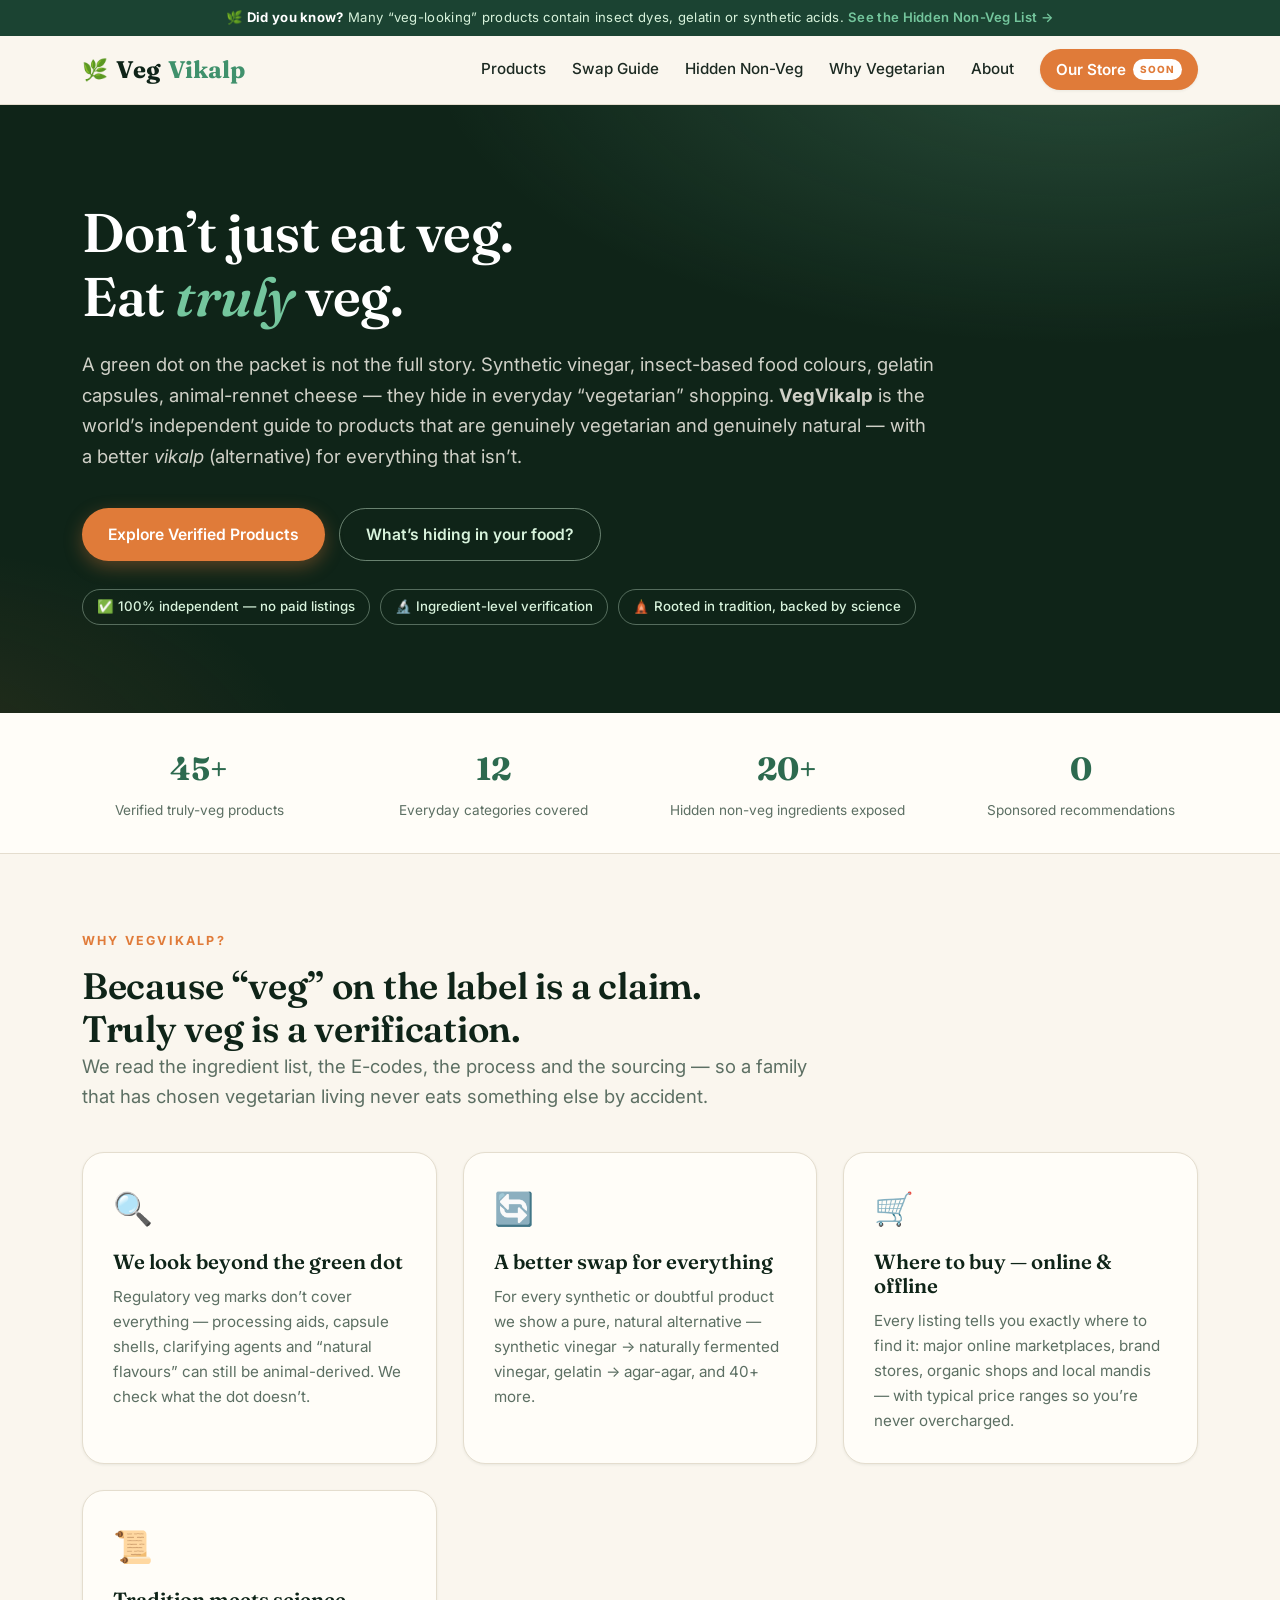
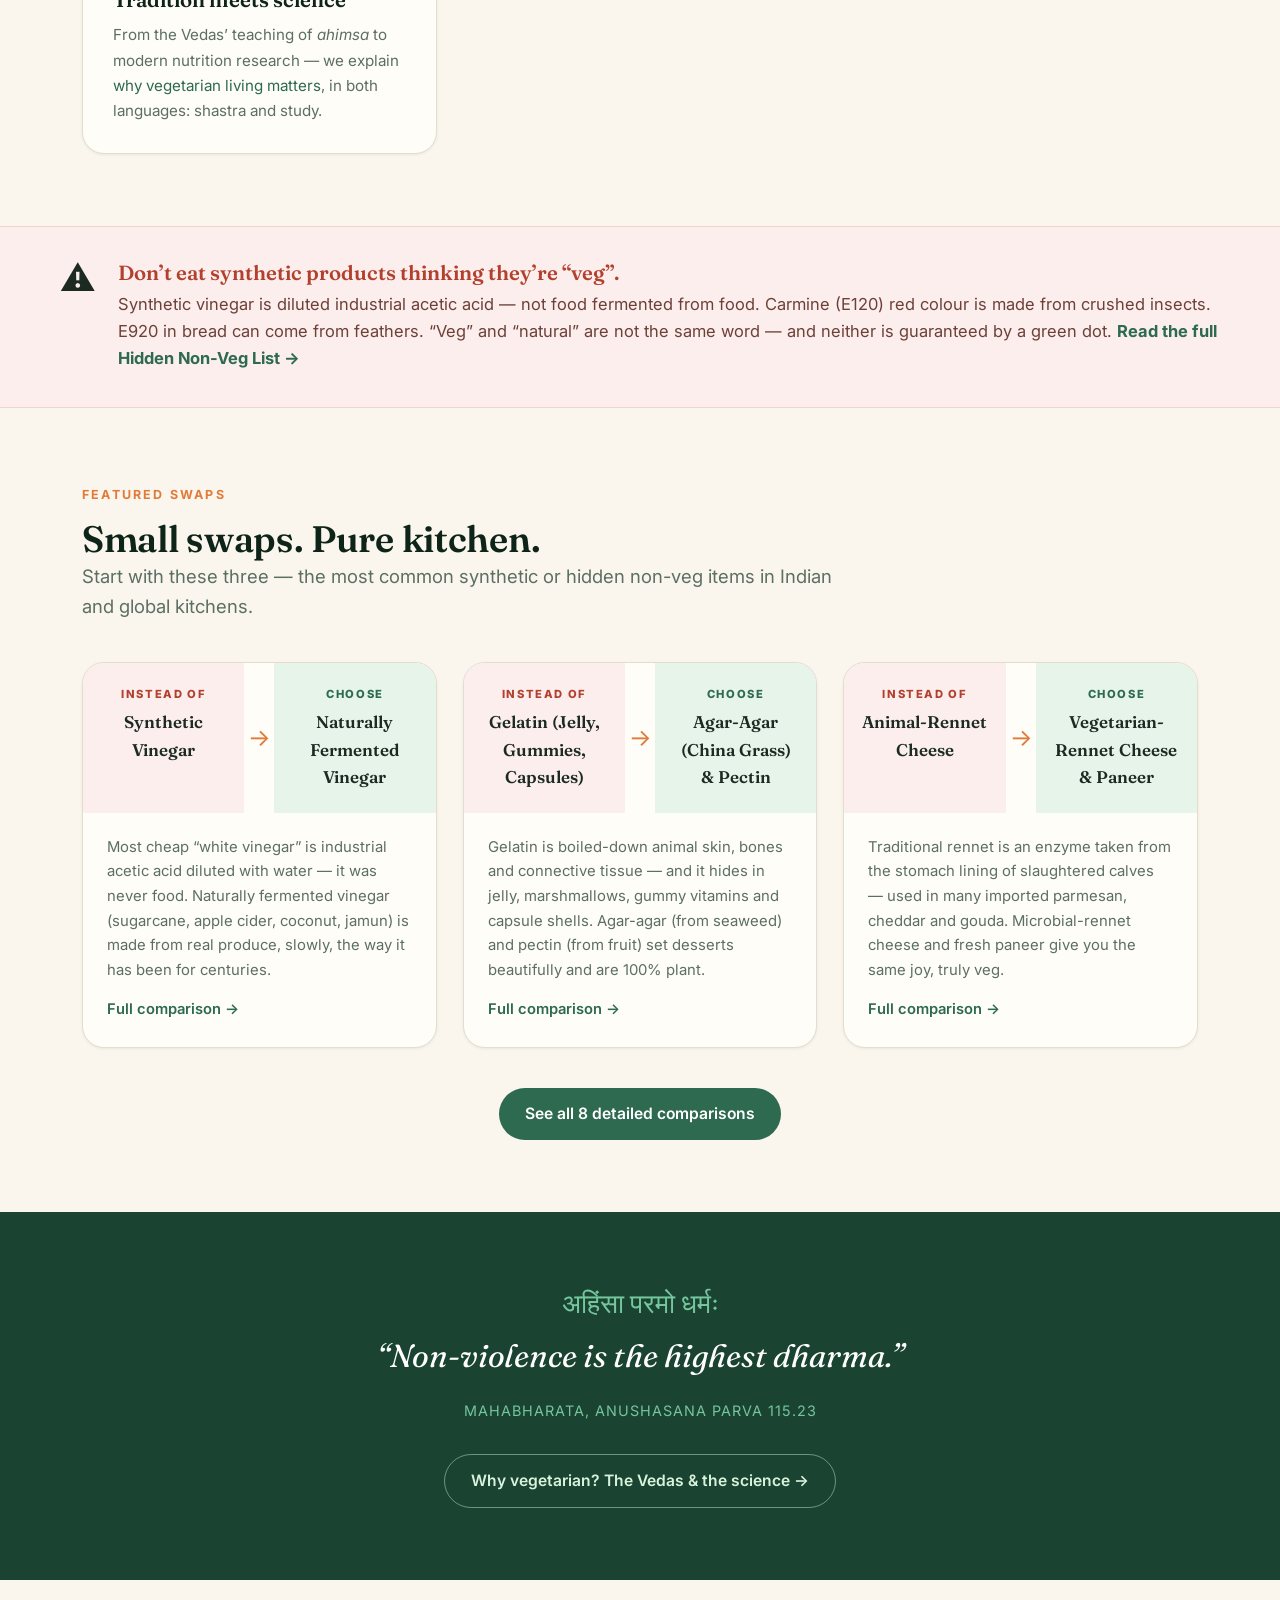
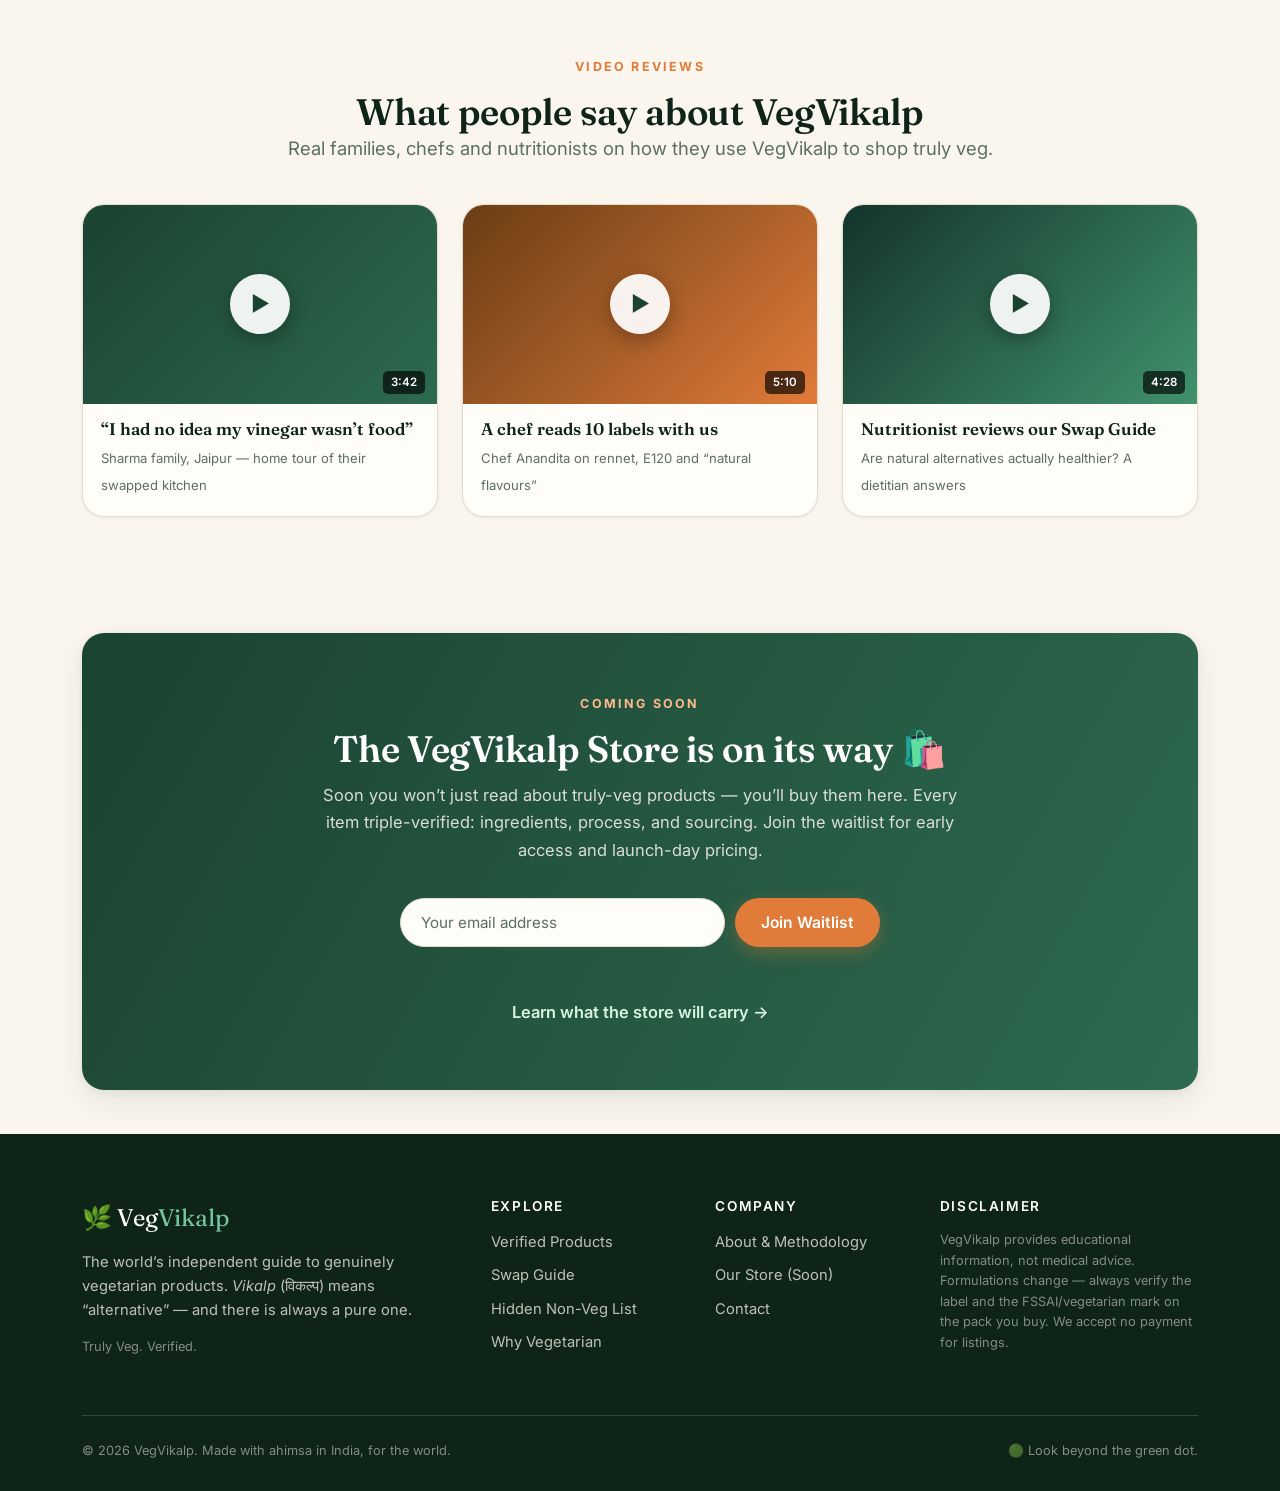
==== index.html @ 52dd0a02 "VegVikalp v1: truly-veg product guide website Static site with product directory, synthetic-vs-natur" ====
<!DOCTYPE html>
<html lang="en">
<head>
  <meta charset="UTF-8">
  <meta name="viewport" content="width=device-width, initial-scale=1.0">
  <title>VegVikalp — Truly Veg. Verified. | The World's Guide to Genuinely Vegetarian Products</title>
  <meta name="description" content="VegVikalp helps you find genuinely vegetarian products worldwide — and swap synthetic or hidden non-veg products for pure, natural alternatives. Look beyond the green dot.">
  <meta property="og:title" content="VegVikalp — Truly Veg. Verified.">
  <meta property="og:description" content="The world's guide to genuinely vegetarian products. Swap synthetic for natural, hidden non-veg for truly veg.">
  <meta property="og:type" content="website">
  <link rel="preconnect" href="https://fonts.googleapis.com">
  <link href="https://fonts.googleapis.com/css2?family=Fraunces:ital,wght@0,400;0,600;0,700;1,400;1,600&family=Inter:wght@400;500;600;700;800&display=swap" rel="stylesheet">
  <link rel="stylesheet" href="css/style.css">
  <script type="application/ld+json">
  {
    "@context": "https://schema.org",
    "@type": "Organization",
    "name": "VegVikalp",
    "slogan": "Truly Veg. Verified.",
    "description": "A global guide to genuinely vegetarian products and natural alternatives to synthetic and hidden non-vegetarian ingredients."
  }
  </script>
</head>
<body>

  <header class="site-header">
    <div class="topbar">🌿 <strong>Did you know?</strong> Many “veg-looking” products contain insect dyes, gelatin or synthetic acids. <a href="hidden-nonveg.html">See the Hidden Non-Veg List →</a></div>
    <div class="container nav-wrap">
      <a class="brand" href="index.html"><span class="leaf">🌿</span>Veg<em>Vikalp</em></a>
      <nav class="nav" id="nav">
        <a href="products.html">Products</a>
        <a href="compare.html">Swap Guide</a>
        <a href="hidden-nonveg.html">Hidden Non-Veg</a>
        <a href="why-veg.html">Why Vegetarian</a>
        <a href="about.html">About</a>
        <a class="nav-store" href="store.html">Our Store <span class="soon-badge">Soon</span></a>
      </nav>
      <button class="nav-toggle" id="navToggle" aria-label="Menu">☰</button>
    </div>
  </header>

  <!-- ============ HERO ============ -->
  <div class="hero">
    <div class="container">
      <h1>Don’t just eat veg.<br>Eat <span class="accent">truly</span> veg.</h1>
      <p class="lead">A green dot on the packet is not the full story. Synthetic vinegar, insect-based food colours, gelatin capsules, animal-rennet cheese — they hide in everyday “vegetarian” shopping. <strong>VegVikalp</strong> is the world’s independent guide to products that are genuinely vegetarian and genuinely natural — with a better <em>vikalp</em> (alternative) for everything that isn’t.</p>
      <div class="btn-row">
        <a class="btn btn-primary" href="products.html">Explore Verified Products</a>
        <a class="btn btn-ghost" href="hidden-nonveg.html">What’s hiding in your food?</a>
      </div>
      <div class="hero-badges">
        <span class="hero-badge">✅ 100% independent — no paid listings</span>
        <span class="hero-badge">🔬 Ingredient-level verification</span>
        <span class="hero-badge">🛕 Rooted in tradition, backed by science</span>
      </div>
    </div>
  </div>

  <!-- ============ STATS ============ -->
  <div class="stat-strip">
    <div class="container stat-grid">
      <div class="stat"><b>45+</b><span>Verified truly-veg products</span></div>
      <div class="stat"><b>12</b><span>Everyday categories covered</span></div>
      <div class="stat"><b>20+</b><span>Hidden non-veg ingredients exposed</span></div>
      <div class="stat"><b>0</b><span>Sponsored recommendations</span></div>
    </div>
  </div>

  <!-- ============ WHY VEGVIKALP ============ -->
  <section>
    <div class="container">
      <div class="section-head">
        <span class="eyebrow">Why VegVikalp?</span>
        <h2>Because “veg” on the label is a claim.<br>Truly veg is a verification.</h2>
        <p class="lead">We read the ingredient list, the E-codes, the process and the sourcing — so a family that has chosen vegetarian living never eats something else by accident.</p>
      </div>
      <div class="card-grid">
        <div class="card reveal">
          <div class="icon">🔍</div>
          <h3>We look beyond the green dot</h3>
          <p>Regulatory veg marks don’t cover everything — processing aids, capsule shells, clarifying agents and “natural flavours” can still be animal-derived. We check what the dot doesn’t.</p>
        </div>
        <div class="card reveal">
          <div class="icon">🔄</div>
          <h3>A better swap for everything</h3>
          <p>For every synthetic or doubtful product we show a pure, natural alternative — synthetic vinegar → naturally fermented vinegar, gelatin → agar-agar, and 40+ more.</p>
        </div>
        <div class="card reveal">
          <div class="icon">🛒</div>
          <h3>Where to buy — online &amp; offline</h3>
          <p>Every listing tells you exactly where to find it: major online marketplaces, brand stores, organic shops and local mandis — with typical price ranges so you’re never overcharged.</p>
        </div>
        <div class="card reveal">
          <div class="icon">📜</div>
          <h3>Tradition meets science</h3>
          <p>From the Vedas’ teaching of <em>ahimsa</em> to modern nutrition research — we explain <a href="why-veg.html">why vegetarian living matters</a>, in both languages: shastra and study.</p>
        </div>
      </div>
    </div>
  </section>

  <!-- ============ ALERT BAND ============ -->
  <div class="alert-band">
    <div class="container alert-inner">
      <div class="icon">⚠️</div>
      <div>
        <h3>Don’t eat synthetic products thinking they’re “veg”.</h3>
        <p>Synthetic vinegar is diluted industrial acetic acid — not food fermented from food. Carmine (E120) red colour is made from crushed insects. E920 in bread can come from feathers. “Veg” and “natural” are not the same word — and neither is guaranteed by a green dot. <a href="hidden-nonveg.html"><strong>Read the full Hidden Non-Veg List →</strong></a></p>
      </div>
    </div>
  </div>

  <!-- ============ FEATURED SWAPS ============ -->
  <section>
    <div class="container">
      <div class="section-head">
        <span class="eyebrow">Featured Swaps</span>
        <h2>Small swaps. Pure kitchen.</h2>
        <p class="lead">Start with these three — the most common synthetic or hidden non-veg items in Indian and global kitchens.</p>
      </div>
      <div class="card-grid">
        <div class="swap-card reveal">
          <div class="swap-head">
            <div class="swap-side swap-no"><span class="label">Instead of</span><span class="name">Synthetic Vinegar</span></div>
            <div class="swap-arrow">→</div>
            <div class="swap-side swap-yes"><span class="label">Choose</span><span class="name">Naturally Fermented Vinegar</span></div>
          </div>
          <div class="swap-body">
            <p>Most cheap “white vinegar” is industrial acetic acid diluted with water — it was never food. Naturally fermented vinegar (sugarcane, apple cider, coconut, jamun) is made from real produce, slowly, the way it has been for centuries.</p>
            <a class="swap-link" href="compare.html#vinegar">Full comparison →</a>
          </div>
        </div>
        <div class="swap-card reveal">
          <div class="swap-head">
            <div class="swap-side swap-no"><span class="label">Instead of</span><span class="name">Gelatin (Jelly, Gummies, Capsules)</span></div>
            <div class="swap-arrow">→</div>
            <div class="swap-side swap-yes"><span class="label">Choose</span><span class="name">Agar-Agar (China Grass) &amp; Pectin</span></div>
          </div>
          <div class="swap-body">
            <p>Gelatin is boiled-down animal skin, bones and connective tissue — and it hides in jelly, marshmallows, gummy vitamins and capsule shells. Agar-agar (from seaweed) and pectin (from fruit) set desserts beautifully and are 100% plant.</p>
            <a class="swap-link" href="compare.html#gelatin">Full comparison →</a>
          </div>
        </div>
        <div class="swap-card reveal">
          <div class="swap-head">
            <div class="swap-side swap-no"><span class="label">Instead of</span><span class="name">Animal-Rennet Cheese</span></div>
            <div class="swap-arrow">→</div>
            <div class="swap-side swap-yes"><span class="label">Choose</span><span class="name">Vegetarian-Rennet Cheese &amp; Paneer</span></div>
          </div>
          <div class="swap-body">
            <p>Traditional rennet is an enzyme taken from the stomach lining of slaughtered calves — used in many imported parmesan, cheddar and gouda. Microbial-rennet cheese and fresh paneer give you the same joy, truly veg.</p>
            <a class="swap-link" href="compare.html#cheese">Full comparison →</a>
          </div>
        </div>
      </div>
      <div class="btn-row" style="justify-content:center; margin-top:40px;">
        <a class="btn btn-green" href="compare.html">See all 8 detailed comparisons</a>
      </div>
    </div>
  </section>

  <!-- ============ QUOTE BAND ============ -->
  <section class="quote-band">
    <div class="container">
      <blockquote>
        <span class="sanskrit">अहिंसा परमो धर्मः</span>
        “Non-violence is the highest dharma.”
      </blockquote>
      <cite>Mahabharata, Anushasana Parva 115.23</cite>
      <div class="btn-row" style="justify-content:center; margin-top:30px;">
        <a class="btn btn-ghost" href="why-veg.html">Why vegetarian? The Vedas &amp; the science →</a>
      </div>
    </div>
  </section>

  <!-- ============ VIDEO REVIEWS ============ -->
  <section>
    <div class="container">
      <div class="section-head center">
        <span class="eyebrow">Video Reviews</span>
        <h2>What people say about VegVikalp</h2>
        <p class="lead">Real families, chefs and nutritionists on how they use VegVikalp to shop truly veg.</p>
      </div>
      <!-- To go live: add data-video-id="YOUTUBE_ID" to each .video-thumb -->
      <div class="video-grid">
        <div class="video-card reveal">
          <div class="video-thumb" data-video-id=""><div class="play">▶</div><span class="duration">3:42</span></div>
          <div class="video-meta"><h4>“I had no idea my vinegar wasn’t food”</h4><span>Sharma family, Jaipur — home tour of their swapped kitchen</span></div>
        </div>
        <div class="video-card reveal">
          <div class="video-thumb alt" data-video-id=""><div class="play">▶</div><span class="duration">5:10</span></div>
          <div class="video-meta"><h4>A chef reads 10 labels with us</h4><span>Chef Anandita on rennet, E120 and “natural flavours”</span></div>
        </div>
        <div class="video-card reveal">
          <div class="video-thumb alt2" data-video-id=""><div class="play">▶</div><span class="duration">4:28</span></div>
          <div class="video-meta"><h4>Nutritionist reviews our Swap Guide</h4><span>Are natural alternatives actually healthier? A dietitian answers</span></div>
        </div>
      </div>
    </div>
  </section>

  <!-- ============ STORE TEASER ============ -->
  <section class="section-tight">
    <div class="container">
      <div class="cta-panel reveal">
        <span class="eyebrow" style="color:#ffb98a;">Coming Soon</span>
        <h2>The VegVikalp Store is on its way 🛍️</h2>
        <p>Soon you won’t just read about truly-veg products — you’ll buy them here. Every item triple-verified: ingredients, process, and sourcing. Join the waitlist for early access and launch-day pricing.</p>
        <form class="waitlist-form waitlist-light" data-waitlist>
          <input type="email" placeholder="Your email address" aria-label="Email address">
          <button class="btn btn-primary" type="submit">Join Waitlist</button>
        </form>
        <div class="form-msg" aria-live="polite"></div>
        <p style="margin-top:18px;"><a href="store.html" style="color:#d8f3dc; font-weight:600;">Learn what the store will carry →</a></p>
      </div>
    </div>
  </section>

  <!-- ============ FOOTER ============ -->
  <footer class="site-footer">
    <div class="container">
      <div class="footer-grid">
        <div>
          <div class="footer-brand">🌿 Veg<em>Vikalp</em></div>
          <p>The world’s independent guide to genuinely vegetarian products. <em>Vikalp</em> (विकल्प) means “alternative” — and there is always a pure one.</p>
          <p class="disclaimer">Truly Veg. Verified.</p>
        </div>
        <div>
          <h4>Explore</h4>
          <a href="products.html">Verified Products</a>
          <a href="compare.html">Swap Guide</a>
          <a href="hidden-nonveg.html">Hidden Non-Veg List</a>
          <a href="why-veg.html">Why Vegetarian</a>
        </div>
        <div>
          <h4>Company</h4>
          <a href="about.html">About &amp; Methodology</a>
          <a href="store.html">Our Store (Soon)</a>
          <a href="about.html#contact">Contact</a>
        </div>
        <div>
          <h4>Disclaimer</h4>
          <p class="disclaimer">VegVikalp provides educational information, not medical advice. Formulations change — always verify the label and the FSSAI/vegetarian mark on the pack you buy. We accept no payment for listings.</p>
        </div>
      </div>
      <div class="footer-bottom">
        <span>© 2026 VegVikalp. Made with ahimsa in India, for the world.</span>
        <span>🟢 Look beyond the green dot.</span>
      </div>
    </div>
  </footer>

  <script src="js/main.js"></script>
</body>
</html>
---- css/style.css ----
/* ============================================================
   VegVikalp — Design System
   "Truly Veg. Verified." — premium organic brand language
   ============================================================ */

:root {
  /* Palette */
  --green-950: #0f2418;
  --green-900: #1b4332;
  --green-700: #2d6a4f;
  --green-500: #40916c;
  --green-300: #74c69d;
  --green-100: #d8f3dc;
  --green-050: #eef7f0;
  --cream: #faf6ee;
  --paper: #fffdf8;
  --ink: #1c2a22;
  --muted: #5c6f63;
  --line: #e4ddce;
  --saffron: #e07b39;
  --saffron-dark: #c05f21;
  --gold: #c9962a;
  --danger: #b3402f;
  --danger-bg: #fbeeec;
  --warn: #a97a1a;
  --warn-bg: #fdf5e3;
  --ok: #2d6a4f;
  --ok-bg: #e6f4ea;

  --font-display: "Fraunces", Georgia, "Times New Roman", serif;
  --font-body: "Inter", -apple-system, BlinkMacSystemFont, "Segoe UI", Roboto, sans-serif;

  --radius: 14px;
  --radius-lg: 22px;
  --shadow: 0 2px 8px rgba(18, 43, 29, 0.06), 0 12px 32px rgba(18, 43, 29, 0.08);
  --shadow-soft: 0 1px 3px rgba(18, 43, 29, 0.07);
  --container: 1160px;
}

* { margin: 0; padding: 0; box-sizing: border-box; }
html { scroll-behavior: smooth; }
body {
  font-family: var(--font-body);
  color: var(--ink);
  background: var(--cream);
  line-height: 1.65;
  font-size: 16.5px;
  -webkit-font-smoothing: antialiased;
}
img { max-width: 100%; display: block; }
a { color: var(--green-700); text-decoration: none; }
a:hover { text-decoration: underline; }

h1, h2, h3, h4 { font-family: var(--font-display); font-weight: 600; line-height: 1.18; color: var(--green-950); }
h1 { font-size: clamp(2.1rem, 5vw, 3.4rem); letter-spacing: -0.5px; }
h2 { font-size: clamp(1.6rem, 3.4vw, 2.3rem); letter-spacing: -0.3px; }
h3 { font-size: 1.28rem; }
h4 { font-size: 1.05rem; }
p { margin-bottom: 1em; }
.lead { font-size: 1.16rem; color: var(--muted); max-width: 46em; }

.container { max-width: var(--container); margin: 0 auto; padding: 0 22px; }
section { padding: 72px 0; }
.section-tight { padding: 44px 0; }
.section-head { max-width: 760px; margin-bottom: 40px; }
.eyebrow {
  display: inline-block; font-size: 0.78rem; font-weight: 700; letter-spacing: 2.2px;
  text-transform: uppercase; color: var(--saffron); margin-bottom: 12px;
}
.center { text-align: center; }
.center.section-head { margin-left: auto; margin-right: auto; }

/* ---------- Header ---------- */
.site-header {
  position: sticky; top: 0; z-index: 100;
  background: rgba(250, 246, 238, 0.92);
  backdrop-filter: blur(12px);
  border-bottom: 1px solid var(--line);
}
.topbar {
  background: var(--green-900); color: var(--green-100);
  font-size: 0.82rem; text-align: center; padding: 7px 14px;
  letter-spacing: 0.3px;
}
.topbar strong { color: #fff; }
.topbar a { color: var(--green-300); font-weight: 600; }
.nav-wrap { display: flex; align-items: center; justify-content: space-between; height: 68px; gap: 20px; }
.brand {
  font-family: var(--font-display); font-size: 1.5rem; font-weight: 700;
  color: var(--green-950); display: flex; align-items: center; gap: 8px; text-decoration: none;
}
.brand:hover { text-decoration: none; }
.brand .leaf { font-size: 1.3rem; }
.brand em { font-style: normal; color: var(--green-500); }
.nav { display: flex; align-items: center; gap: 26px; }
.nav a { color: var(--ink); font-weight: 500; font-size: 0.95rem; text-decoration: none; padding: 4px 0; border-bottom: 2px solid transparent; }
.nav a:hover { color: var(--green-700); }
.nav a.active { color: var(--green-700); border-bottom-color: var(--saffron); }
.nav-store {
  background: var(--saffron); color: #fff !important; padding: 8px 16px !important;
  border-radius: 100px; font-weight: 600 !important; border: none !important;
  display: inline-flex; align-items: center; gap: 7px; box-shadow: var(--shadow-soft);
}
.nav-store:hover { background: var(--saffron-dark); }
.soon-badge {
  background: #fff; color: var(--saffron); font-size: 0.62rem; font-weight: 800;
  padding: 2px 7px; border-radius: 100px; letter-spacing: 1px; text-transform: uppercase;
}
.nav-toggle { display: none; background: none; border: none; font-size: 1.6rem; color: var(--green-900); cursor: pointer; }

/* ---------- Hero ---------- */
.hero {
  background:
    radial-gradient(1100px 500px at 85% -10%, rgba(116, 198, 157, 0.25), transparent 60%),
    radial-gradient(800px 420px at -10% 110%, rgba(224, 123, 57, 0.12), transparent 55%),
    var(--green-950);
  color: var(--cream); padding: 96px 0 88px;
}
.hero h1 { color: #fff; max-width: 15em; }
.hero h1 .accent { color: var(--green-300); font-style: italic; }
.hero .lead { color: rgba(250, 246, 238, 0.82); margin-top: 20px; }
.hero-badges { display: flex; flex-wrap: wrap; gap: 10px; margin-top: 28px; }
.hero-badge {
  border: 1px solid rgba(216, 243, 220, 0.35); color: var(--green-100);
  padding: 6px 14px; border-radius: 100px; font-size: 0.83rem; font-weight: 500;
}
.btn-row { display: flex; flex-wrap: wrap; gap: 14px; margin-top: 36px; }

/* ---------- Buttons ---------- */
.btn {
  display: inline-flex; align-items: center; gap: 8px; padding: 13px 26px;
  border-radius: 100px; font-weight: 600; font-size: 0.98rem; text-decoration: none !important;
  border: none; cursor: pointer; font-family: var(--font-body); transition: transform 0.15s, box-shadow 0.15s;
}
.btn:hover { transform: translateY(-1px); }
.btn-primary { background: var(--saffron); color: #fff; box-shadow: 0 6px 18px rgba(224, 123, 57, 0.35); }
.btn-primary:hover { background: var(--saffron-dark); }
.btn-ghost { background: transparent; color: var(--green-100); border: 1.5px solid rgba(216, 243, 220, 0.45); }
.btn-ghost:hover { border-color: var(--green-300); color: #fff; }
.btn-green { background: var(--green-700); color: #fff; }
.btn-green:hover { background: var(--green-900); }
.btn-outline { background: transparent; color: var(--green-700); border: 1.5px solid var(--green-500); }

/* ---------- Stat strip ---------- */
.stat-strip { background: var(--paper); border-bottom: 1px solid var(--line); }
.stat-grid { display: grid; grid-template-columns: repeat(4, 1fr); gap: 16px; padding: 30px 0; }
.stat { text-align: center; }
.stat b { display: block; font-family: var(--font-display); font-size: 2rem; color: var(--green-700); }
.stat span { font-size: 0.85rem; color: var(--muted); }

/* ---------- Cards ---------- */
.card-grid { display: grid; grid-template-columns: repeat(auto-fill, minmax(300px, 1fr)); gap: 26px; }
.card {
  background: var(--paper); border: 1px solid var(--line); border-radius: var(--radius-lg);
  padding: 30px; box-shadow: var(--shadow-soft); transition: box-shadow 0.2s, transform 0.2s;
}
.card:hover { box-shadow: var(--shadow); transform: translateY(-3px); }
.card .icon { font-size: 2rem; margin-bottom: 14px; }
.card h3 { margin-bottom: 10px; }
.card p { color: var(--muted); font-size: 0.95rem; margin-bottom: 0; }

/* ---------- Swap cards ---------- */
.swap-card {
  background: var(--paper); border: 1px solid var(--line); border-radius: var(--radius-lg);
  overflow: hidden; box-shadow: var(--shadow-soft); display: flex; flex-direction: column;
}
.swap-card:hover { box-shadow: var(--shadow); }
.swap-head { display: grid; grid-template-columns: 1fr auto 1fr; align-items: stretch; }
.swap-side { padding: 22px 18px; text-align: center; }
.swap-side .label { font-size: 0.7rem; font-weight: 800; letter-spacing: 1.6px; text-transform: uppercase; display: block; margin-bottom: 6px; }
.swap-side .name { font-family: var(--font-display); font-size: 1.06rem; font-weight: 600; line-height: 1.3; }
.swap-no { background: var(--danger-bg); }
.swap-no .label { color: var(--danger); }
.swap-yes { background: var(--ok-bg); }
.swap-yes .label { color: var(--ok); }
.swap-arrow { display: flex; align-items: center; padding: 0 4px; font-size: 1.5rem; color: var(--saffron); background: var(--paper); }
.swap-body { padding: 22px 24px 26px; flex: 1; display: flex; flex-direction: column; }
.swap-body p { font-size: 0.93rem; color: var(--muted); }
.swap-body .swap-link { margin-top: auto; font-weight: 600; font-size: 0.92rem; }

/* ---------- Verdict badges ---------- */
.badge { display: inline-flex; align-items: center; gap: 6px; padding: 4px 12px; border-radius: 100px; font-size: 0.78rem; font-weight: 700; }
.badge-ok { background: var(--ok-bg); color: var(--ok); }
.badge-warn { background: var(--warn-bg); color: var(--warn); }
.badge-no { background: var(--danger-bg); color: var(--danger); }

/* ---------- Alert bands ---------- */
.alert-band { background: var(--danger-bg); border-block: 1px solid #efd5d0; }
.alert-inner { display: flex; gap: 22px; align-items: flex-start; padding: 34px 0; }
.alert-inner .icon { font-size: 2.2rem; line-height: 1; }
.alert-inner h3 { color: var(--danger); margin-bottom: 6px; }
.alert-inner p { margin-bottom: 0; color: #6d4038; }

/* ---------- Quote band ---------- */
.quote-band { background: var(--green-900); color: var(--cream); text-align: center; }
.quote-band blockquote { font-family: var(--font-display); font-size: clamp(1.4rem, 3vw, 2rem); font-style: italic; max-width: 26em; margin: 0 auto 18px; color: #fff; line-height: 1.4; }
.quote-band .sanskrit { font-size: clamp(1.2rem, 2.6vw, 1.7rem); font-style: normal; color: var(--green-300); display: block; margin-bottom: 12px; }
.quote-band cite { font-style: normal; font-size: 0.9rem; color: var(--green-300); letter-spacing: 1px; text-transform: uppercase; }

/* ---------- Video cards ---------- */
.video-grid { display: grid; grid-template-columns: repeat(auto-fill, minmax(280px, 1fr)); gap: 24px; }
.video-card { background: var(--paper); border: 1px solid var(--line); border-radius: var(--radius-lg); overflow: hidden; box-shadow: var(--shadow-soft); }
.video-thumb {
  aspect-ratio: 16 / 9; position: relative; display: flex; align-items: center; justify-content: center; cursor: pointer;
  background: linear-gradient(135deg, var(--green-900), var(--green-700));
}
.video-thumb.alt { background: linear-gradient(135deg, #6a3d15, var(--saffron)); }
.video-thumb.alt2 { background: linear-gradient(135deg, #14342b, var(--green-500)); }
.video-thumb .play {
  width: 60px; height: 60px; border-radius: 50%; background: rgba(255, 255, 255, 0.92);
  display: flex; align-items: center; justify-content: center; font-size: 1.3rem; color: var(--green-900);
  box-shadow: 0 6px 20px rgba(0, 0, 0, 0.3); transition: transform 0.15s;
}
.video-thumb:hover .play { transform: scale(1.1); }
.video-thumb .duration { position: absolute; bottom: 10px; right: 12px; background: rgba(0, 0, 0, 0.65); color: #fff; font-size: 0.72rem; font-weight: 600; padding: 2px 8px; border-radius: 5px; }
.video-meta { padding: 16px 18px 18px; }
.video-meta h4 { margin-bottom: 4px; }
.video-meta span { font-size: 0.82rem; color: var(--muted); }

/* ---------- Product cards ---------- */
.product-card { background: var(--paper); border: 1px solid var(--line); border-radius: var(--radius-lg); padding: 28px; box-shadow: var(--shadow-soft); display: flex; flex-direction: column; gap: 12px; }
.product-card:hover { box-shadow: var(--shadow); }
.product-top { display: flex; justify-content: space-between; align-items: flex-start; gap: 10px; }
.product-top .cat { font-size: 0.72rem; font-weight: 800; letter-spacing: 1.4px; text-transform: uppercase; color: var(--saffron); }
.product-card h3 { font-size: 1.22rem; }
.product-card .why { font-size: 0.93rem; color: var(--muted); margin: 0; }
.kv { font-size: 0.88rem; display: grid; gap: 7px; margin-top: 4px; }
.kv div { display: flex; gap: 8px; }
.kv b { color: var(--green-900); white-space: nowrap; min-width: 88px; font-weight: 600; }
.kv span { color: var(--muted); }
.watch { background: var(--warn-bg); border-left: 3px solid var(--warn); padding: 10px 14px; border-radius: 0 10px 10px 0; font-size: 0.86rem; color: #6b5312; }
.buy-row { display: flex; flex-wrap: wrap; gap: 8px; margin-top: auto; padding-top: 8px; }
.buy-chip { font-size: 0.8rem; font-weight: 600; color: var(--green-700); background: var(--green-050); border: 1px solid #cfe6d6; padding: 5px 12px; border-radius: 100px; }

/* ---------- Filter chips ---------- */
.filter-row { display: flex; flex-wrap: wrap; gap: 10px; margin-bottom: 36px; }
.filter-chip {
  background: var(--paper); border: 1.5px solid var(--line); color: var(--muted);
  padding: 8px 18px; border-radius: 100px; font-size: 0.88rem; font-weight: 600;
  cursor: pointer; font-family: var(--font-body); transition: all 0.15s;
}
.filter-chip:hover { border-color: var(--green-500); color: var(--green-700); }
.filter-chip.active { background: var(--green-700); border-color: var(--green-700); color: #fff; }

/* ---------- Comparison tables ---------- */
.table-wrap { overflow-x: auto; border: 1px solid var(--line); border-radius: var(--radius-lg); background: var(--paper); box-shadow: var(--shadow-soft); }
table.compare { width: 100%; border-collapse: collapse; min-width: 640px; font-size: 0.93rem; }
table.compare th, table.compare td { padding: 14px 18px; text-align: left; vertical-align: top; border-bottom: 1px solid var(--line); }
table.compare thead th { background: var(--green-900); color: #fff; font-family: var(--font-display); font-size: 1rem; font-weight: 600; }
table.compare thead th:first-child { width: 22%; }
table.compare tbody tr:last-child td { border-bottom: none; }
table.compare tbody th { font-weight: 600; color: var(--green-900); background: var(--green-050); font-size: 0.86rem; }
table.compare .col-no { background: #fdf7f6; }
table.compare .col-yes { background: #f4faf6; }
table.compare td .badge { margin-top: 2px; }

.compare-block { margin-bottom: 72px; }
.compare-block .verdict { background: var(--ok-bg); border: 1px solid #bfe0c8; border-radius: var(--radius); padding: 18px 22px; margin-top: 22px; font-size: 0.95rem; }
.compare-block .verdict b { color: var(--ok); }

/* ---------- E-code table ---------- */
table.ecodes { width: 100%; border-collapse: collapse; min-width: 760px; font-size: 0.9rem; }
table.ecodes th, table.ecodes td { padding: 12px 16px; border-bottom: 1px solid var(--line); text-align: left; vertical-align: top; }
table.ecodes thead th { background: var(--green-900); color: #fff; font-weight: 600; position: sticky; top: 0; }
table.ecodes code { background: var(--danger-bg); color: var(--danger); font-weight: 700; padding: 2px 8px; border-radius: 6px; font-size: 0.85rem; }
table.ecodes code.warn { background: var(--warn-bg); color: var(--warn); }

/* ---------- Steps / checklist ---------- */
.steps { counter-reset: step; display: grid; gap: 18px; max-width: 720px; }
.step { background: var(--paper); border: 1px solid var(--line); border-radius: var(--radius); padding: 20px 22px 20px 70px; position: relative; box-shadow: var(--shadow-soft); }
.step::before {
  counter-increment: step; content: counter(step);
  position: absolute; left: 20px; top: 20px; width: 34px; height: 34px;
  background: var(--saffron); color: #fff; border-radius: 50%; display: flex; align-items: center; justify-content: center;
  font-weight: 800; font-size: 1rem;
}
.step h4 { margin-bottom: 4px; }
.step p { margin: 0; font-size: 0.92rem; color: var(--muted); }

/* ---------- Scripture cards ---------- */
.scripture { background: var(--paper); border: 1px solid var(--line); border-left: 4px solid var(--gold); border-radius: var(--radius); padding: 28px 30px; margin-bottom: 26px; box-shadow: var(--shadow-soft); }
.scripture .sanskrit { font-family: var(--font-display); font-size: 1.15rem; color: var(--green-900); margin-bottom: 10px; line-height: 1.6; }
.scripture .translation { font-style: italic; color: var(--ink); margin-bottom: 10px; }
.scripture cite { font-style: normal; font-size: 0.82rem; font-weight: 700; letter-spacing: 1.4px; text-transform: uppercase; color: var(--gold); }
.scripture .note { font-size: 0.9rem; color: var(--muted); margin: 12px 0 0; }

/* ---------- Benefit list ---------- */
.benefit { display: flex; gap: 18px; margin-bottom: 26px; }
.benefit .icon { font-size: 1.7rem; flex-shrink: 0; width: 52px; height: 52px; background: var(--green-050); border: 1px solid #cfe6d6; border-radius: 14px; display: flex; align-items: center; justify-content: center; }
.benefit h4 { margin-bottom: 4px; }
.benefit p { margin: 0; font-size: 0.94rem; color: var(--muted); }

/* ---------- Store coming soon ---------- */
.store-hero { background: radial-gradient(900px 480px at 70% -20%, rgba(224, 123, 57, 0.28), transparent 60%), var(--green-950); color: var(--cream); text-align: center; padding: 110px 0 96px; }
.store-hero h1 { color: #fff; }
.launch-pill { display: inline-flex; align-items: center; gap: 10px; background: rgba(224, 123, 57, 0.15); border: 1px solid rgba(224, 123, 57, 0.5); color: #ffb98a; padding: 8px 20px; border-radius: 100px; font-weight: 700; font-size: 0.85rem; letter-spacing: 1.6px; text-transform: uppercase; margin-bottom: 26px; }
.launch-pill .dot { width: 9px; height: 9px; background: var(--saffron); border-radius: 50%; animation: pulse 1.6s infinite; }
@keyframes pulse { 0%, 100% { opacity: 1; transform: scale(1); } 50% { opacity: 0.4; transform: scale(0.75); } }

.waitlist-form { display: flex; gap: 10px; max-width: 480px; margin: 34px auto 0; }
.waitlist-form input {
  flex: 1; padding: 14px 20px; border-radius: 100px; border: 1.5px solid rgba(216, 243, 220, 0.4);
  background: rgba(255, 255, 255, 0.08); color: #fff; font-size: 0.95rem; font-family: var(--font-body); outline: none;
}
.waitlist-form input::placeholder { color: rgba(250, 246, 238, 0.55); }
.waitlist-form input:focus { border-color: var(--green-300); }
.form-msg { margin-top: 14px; font-size: 0.9rem; color: var(--green-300); font-weight: 600; min-height: 1.4em; }

/* Light variant of waitlist for inner pages */
.waitlist-light input { background: var(--paper); color: var(--ink); border-color: var(--line); }
.waitlist-light input::placeholder { color: var(--muted); }
.waitlist-light + .form-msg, .cta-panel .form-msg { color: var(--green-700); }

/* ---------- CTA panel ---------- */
.cta-panel {
  background: linear-gradient(120deg, var(--green-900), var(--green-700));
  border-radius: var(--radius-lg); color: var(--cream); padding: 56px 48px; text-align: center;
  box-shadow: var(--shadow);
}
.cta-panel h2 { color: #fff; margin-bottom: 12px; }
.cta-panel p { color: rgba(250, 246, 238, 0.85); max-width: 40em; margin: 0 auto 8px; }

/* ---------- FAQ ---------- */
.faq { max-width: 780px; }
.faq details { background: var(--paper); border: 1px solid var(--line); border-radius: var(--radius); margin-bottom: 12px; padding: 0 22px; box-shadow: var(--shadow-soft); }
.faq summary { font-weight: 600; padding: 18px 0; cursor: pointer; color: var(--green-900); list-style: none; display: flex; justify-content: space-between; align-items: center; }
.faq summary::after { content: "+"; font-size: 1.4rem; color: var(--saffron); font-weight: 400; }
.faq details[open] summary::after { content: "–"; }
.faq details p { color: var(--muted); font-size: 0.94rem; padding-bottom: 18px; margin: 0; }

/* ---------- Timeline ---------- */
.timeline { display: grid; gap: 0; max-width: 640px; }
.tl-item { position: relative; padding: 0 0 34px 42px; }
.tl-item::before { content: ""; position: absolute; left: 11px; top: 6px; bottom: 0; width: 2px; background: var(--line); }
.tl-item:last-child::before { display: none; }
.tl-item::after { content: ""; position: absolute; left: 4px; top: 4px; width: 16px; height: 16px; border-radius: 50%; background: var(--saffron); border: 3px solid var(--cream); }
.tl-item.done::after { background: var(--green-500); }
.tl-item h4 { margin-bottom: 4px; }
.tl-item p { font-size: 0.92rem; color: var(--muted); margin: 0; }

/* ---------- Footer ---------- */
.site-footer { background: var(--green-950); color: rgba(250, 246, 238, 0.75); padding: 64px 0 30px; font-size: 0.92rem; }
.footer-grid { display: grid; grid-template-columns: 2fr 1fr 1fr 1.4fr; gap: 40px; margin-bottom: 44px; }
.site-footer h4 { color: #fff; font-family: var(--font-body); font-size: 0.85rem; letter-spacing: 1.6px; text-transform: uppercase; margin-bottom: 16px; }
.site-footer a { color: rgba(250, 246, 238, 0.75); display: block; margin-bottom: 9px; }
.site-footer a:hover { color: var(--green-300); }
.footer-brand { font-family: var(--font-display); font-size: 1.5rem; color: #fff; margin-bottom: 12px; }
.footer-brand em { font-style: normal; color: var(--green-300); }
.footer-bottom { border-top: 1px solid rgba(250, 246, 238, 0.15); padding-top: 24px; display: flex; flex-wrap: wrap; justify-content: space-between; gap: 12px; font-size: 0.8rem; color: rgba(250, 246, 238, 0.5); }
.disclaimer { font-size: 0.8rem; color: rgba(250, 246, 238, 0.5); line-height: 1.6; }

/* ---------- Page hero (inner pages) ---------- */
.page-hero { background: var(--green-900); color: var(--cream); padding: 72px 0 60px; }
.page-hero h1 { color: #fff; }
.page-hero .lead { color: rgba(250, 246, 238, 0.82); }
.page-hero.warm { background: linear-gradient(120deg, #5f2f14, var(--saffron-dark)); }

/* ---------- Utility ---------- */
.two-col { display: grid; grid-template-columns: 1fr 1fr; gap: 48px; align-items: start; }
.mt-0 { margin-top: 0; } .mb-0 { margin-bottom: 0; }
.divider { border: none; border-top: 1px solid var(--line); margin: 56px 0; }
.reveal { opacity: 0; transform: translateY(18px); transition: opacity 0.55s ease, transform 0.55s ease; }
.reveal.in { opacity: 1; transform: none; }

/* ---------- Responsive ---------- */
@media (max-width: 900px) {
  .stat-grid { grid-template-columns: repeat(2, 1fr); }
  .footer-grid { grid-template-columns: 1fr 1fr; }
  .two-col { grid-template-columns: 1fr; gap: 30px; }
  .nav {
    display: none; position: absolute; top: 100%; left: 0; right: 0;
    background: var(--paper); flex-direction: column; align-items: flex-start;
    padding: 20px 24px; gap: 16px; border-bottom: 1px solid var(--line); box-shadow: var(--shadow);
  }
  .nav.open { display: flex; }
  .nav-toggle { display: block; }
  section { padding: 52px 0; }
}
@media (max-width: 560px) {
  .waitlist-form { flex-direction: column; }
  .swap-head { grid-template-columns: 1fr; }
  .swap-arrow { justify-content: center; padding: 4px 0; transform: rotate(90deg); }
  .alert-inner { flex-direction: column; gap: 12px; }
  .cta-panel { padding: 40px 24px; }
  .footer-grid { grid-template-columns: 1fr; }
}
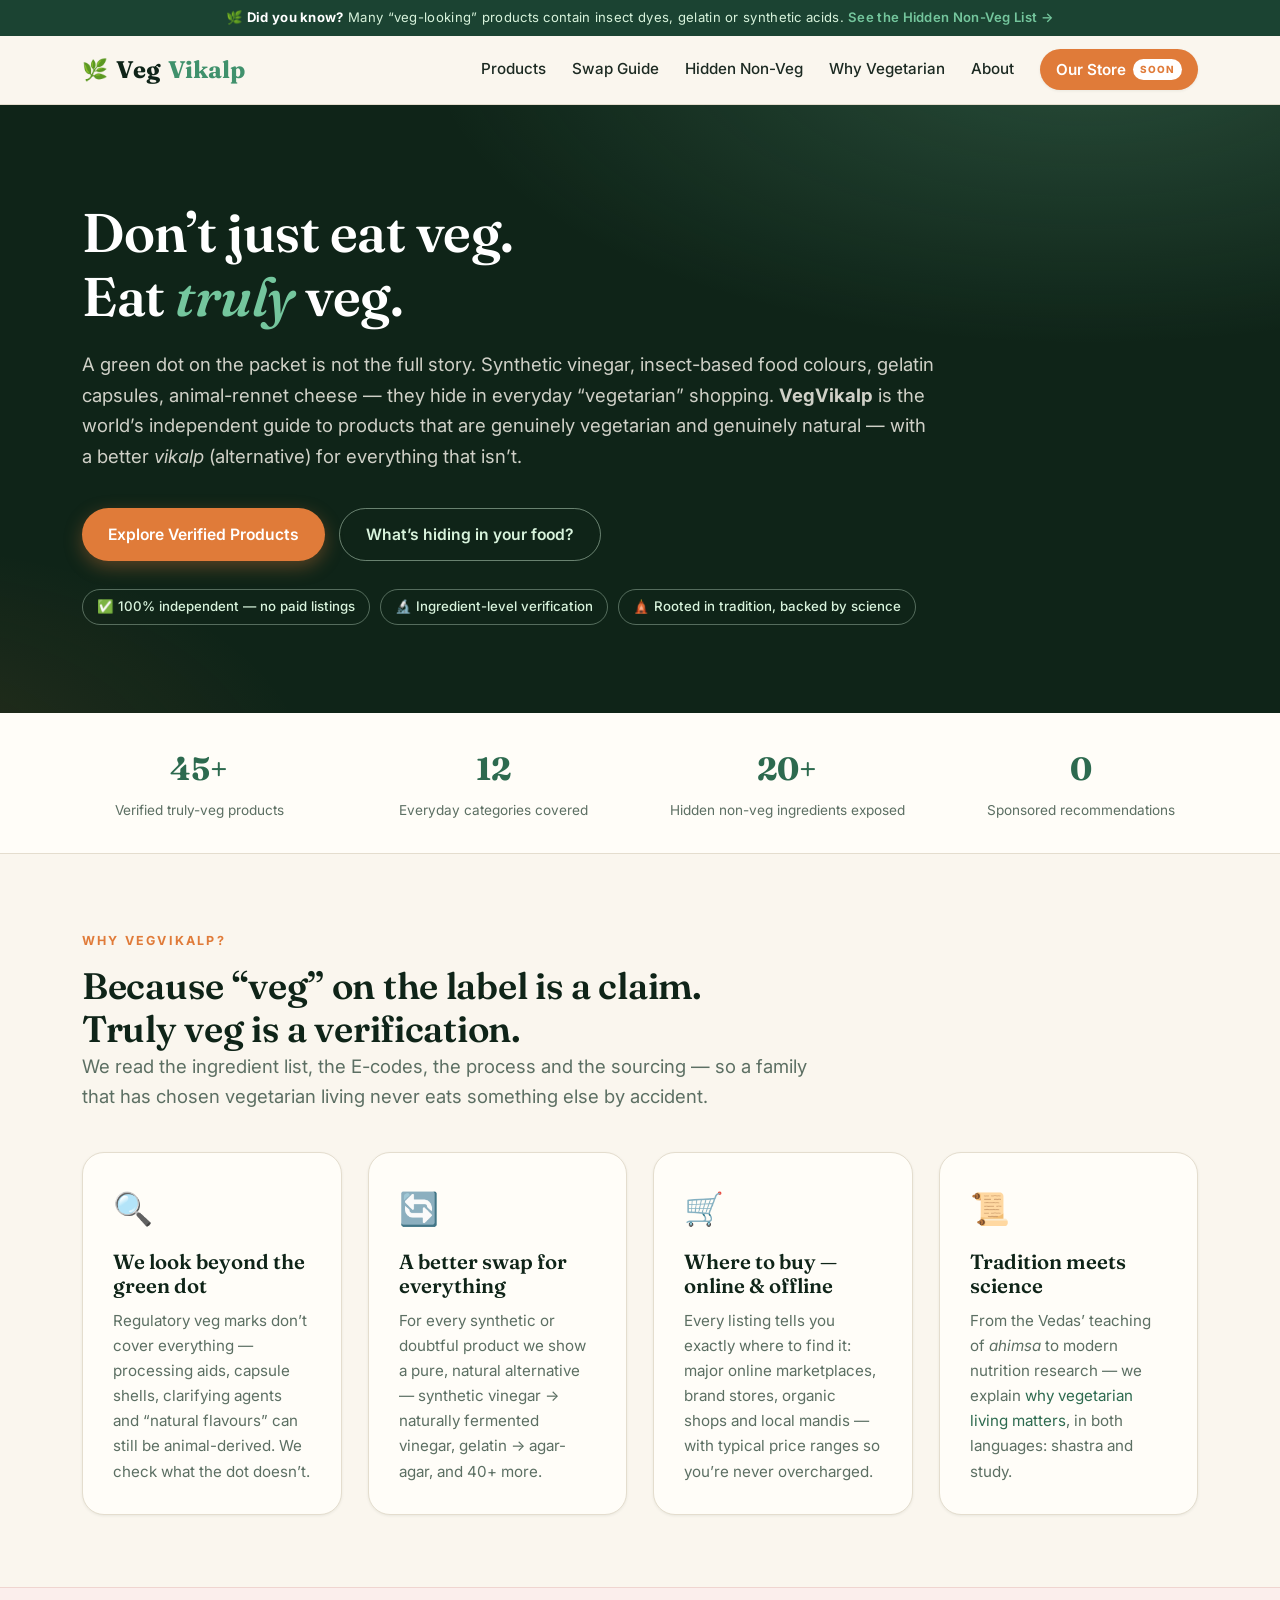
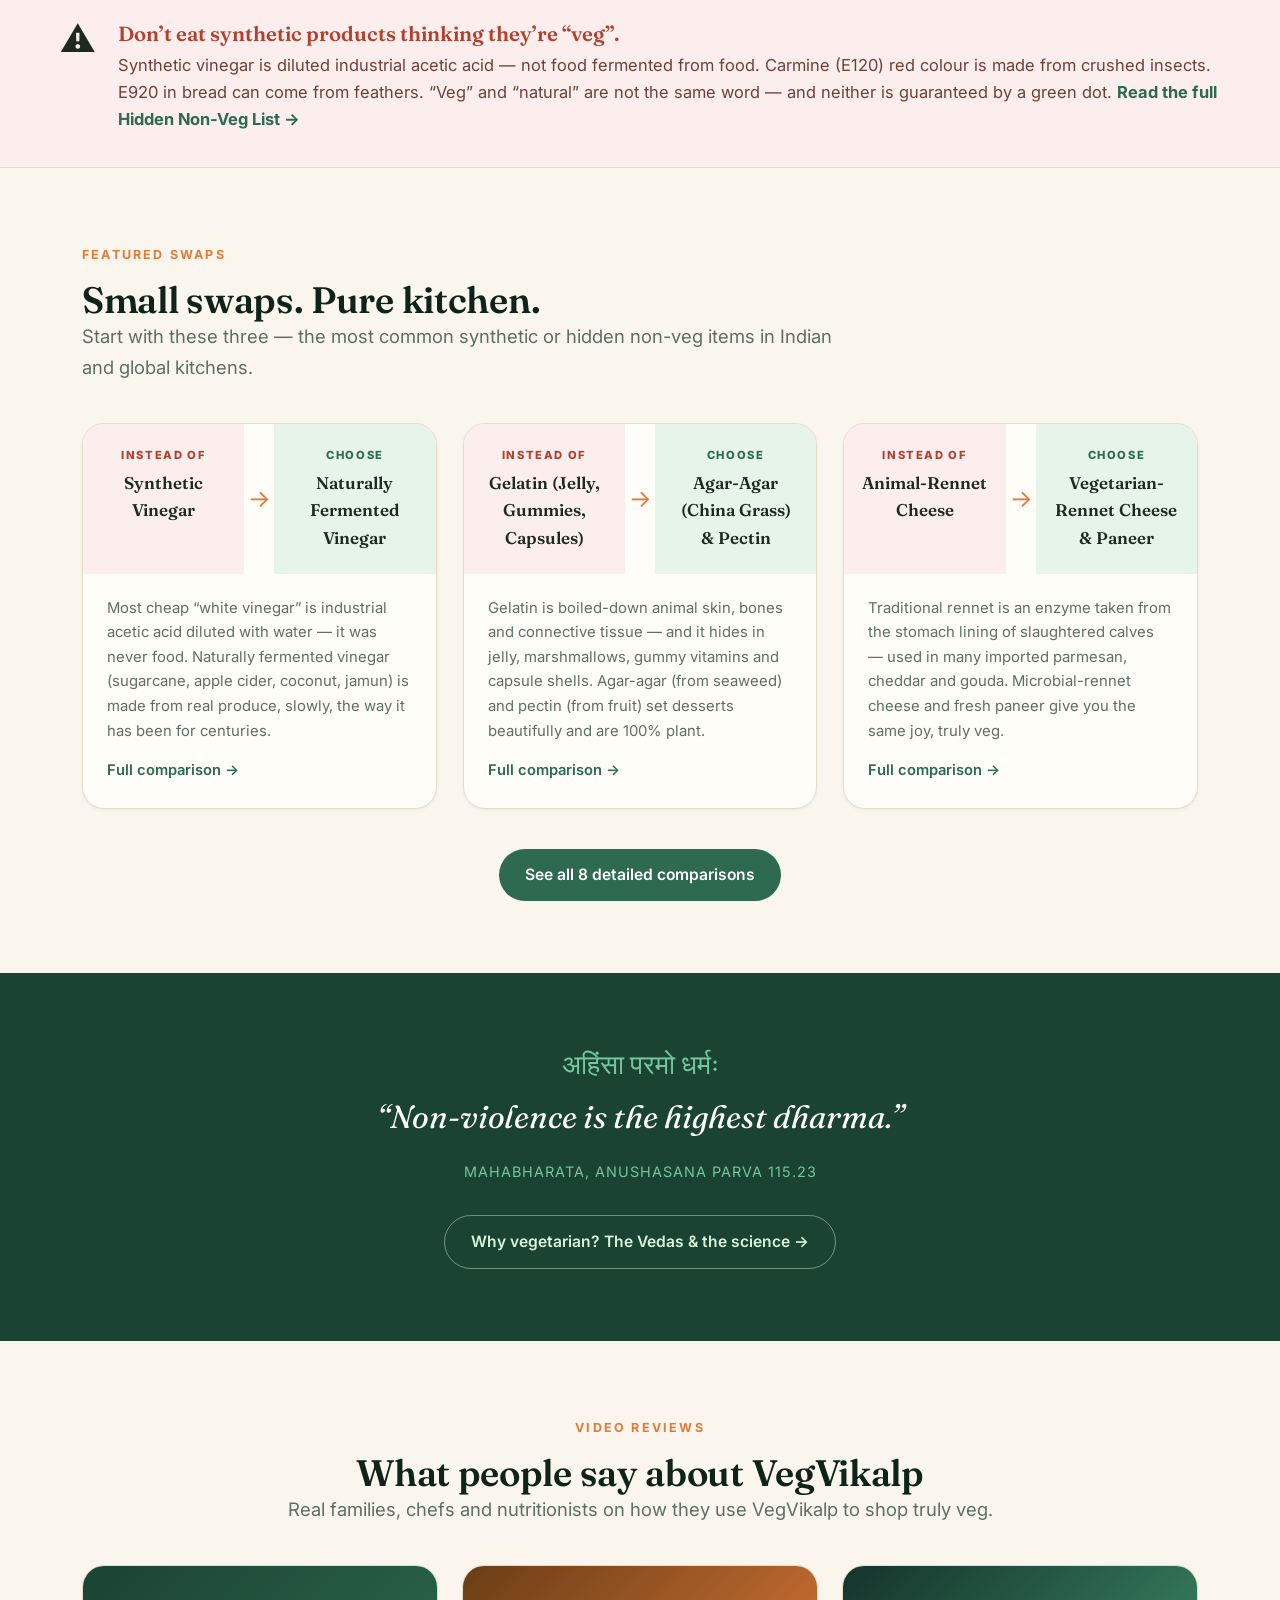
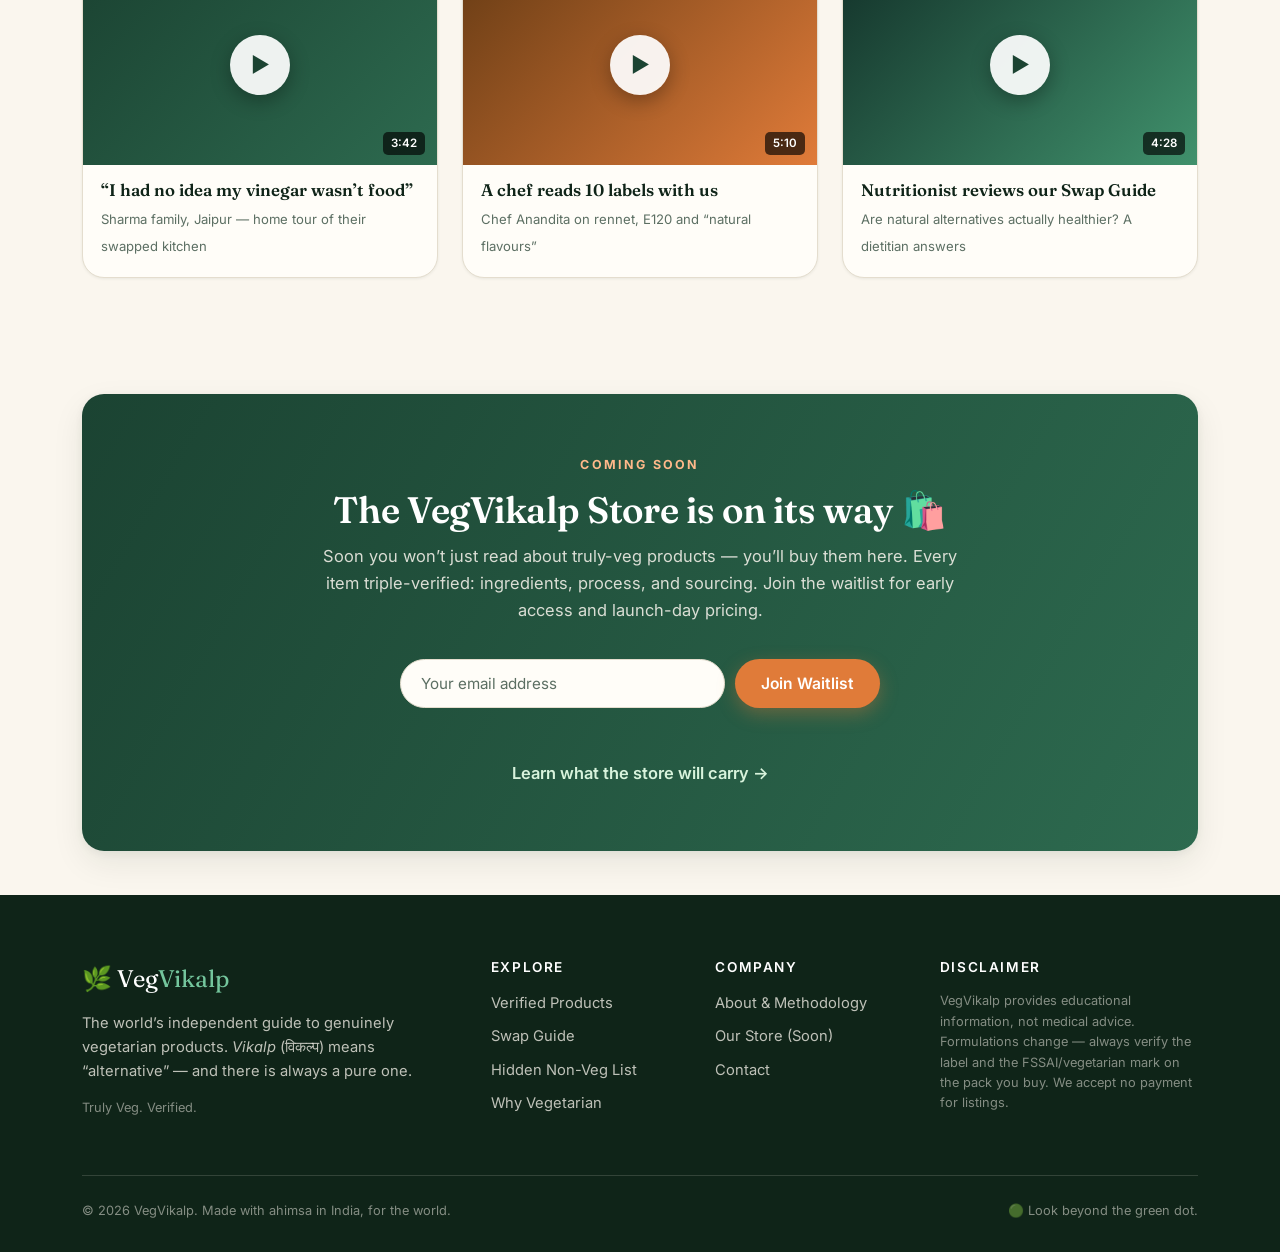
==== commit 87a8ae06: "Fix compare-table header contrast; balance homepage 4-card grid" ====
--- a/index.html
+++ b/index.html
@@ -74,7 +74,7 @@
         <h2>Because “veg” on the label is a claim.<br>Truly veg is a verification.</h2>
         <p class="lead">We read the ingredient list, the E-codes, the process and the sourcing — so a family that has chosen vegetarian living never eats something else by accident.</p>
       </div>
-      <div class="card-grid">
+      <div class="card-grid cols-4">
         <div class="card reveal">
           <div class="icon">🔍</div>
           <h3>We look beyond the green dot</h3>
--- a/css/style.css
+++ b/css/style.css
@@ -158,6 +158,7 @@
 .card .icon { font-size: 2rem; margin-bottom: 14px; }
 .card h3 { margin-bottom: 10px; }
 .card p { color: var(--muted); font-size: 0.95rem; margin-bottom: 0; }
+.card-grid.cols-4 { grid-template-columns: repeat(auto-fit, minmax(240px, 1fr)); }
 
 /* ---------- Swap cards ---------- */
 .swap-card {
@@ -246,7 +247,9 @@
 .table-wrap { overflow-x: auto; border: 1px solid var(--line); border-radius: var(--radius-lg); background: var(--paper); box-shadow: var(--shadow-soft); }
 table.compare { width: 100%; border-collapse: collapse; min-width: 640px; font-size: 0.93rem; }
 table.compare th, table.compare td { padding: 14px 18px; text-align: left; vertical-align: top; border-bottom: 1px solid var(--line); }
-table.compare thead th { background: var(--green-900); color: #fff; font-family: var(--font-display); font-size: 1rem; font-weight: 600; }
+table.compare thead th,
+table.compare thead th.col-no,
+table.compare thead th.col-yes { background: var(--green-900); color: #fff; font-family: var(--font-display); font-size: 1rem; font-weight: 600; }
 table.compare thead th:first-child { width: 22%; }
 table.compare tbody tr:last-child td { border-bottom: none; }
 table.compare tbody th { font-weight: 600; color: var(--green-900); background: var(--green-050); font-size: 0.86rem; }
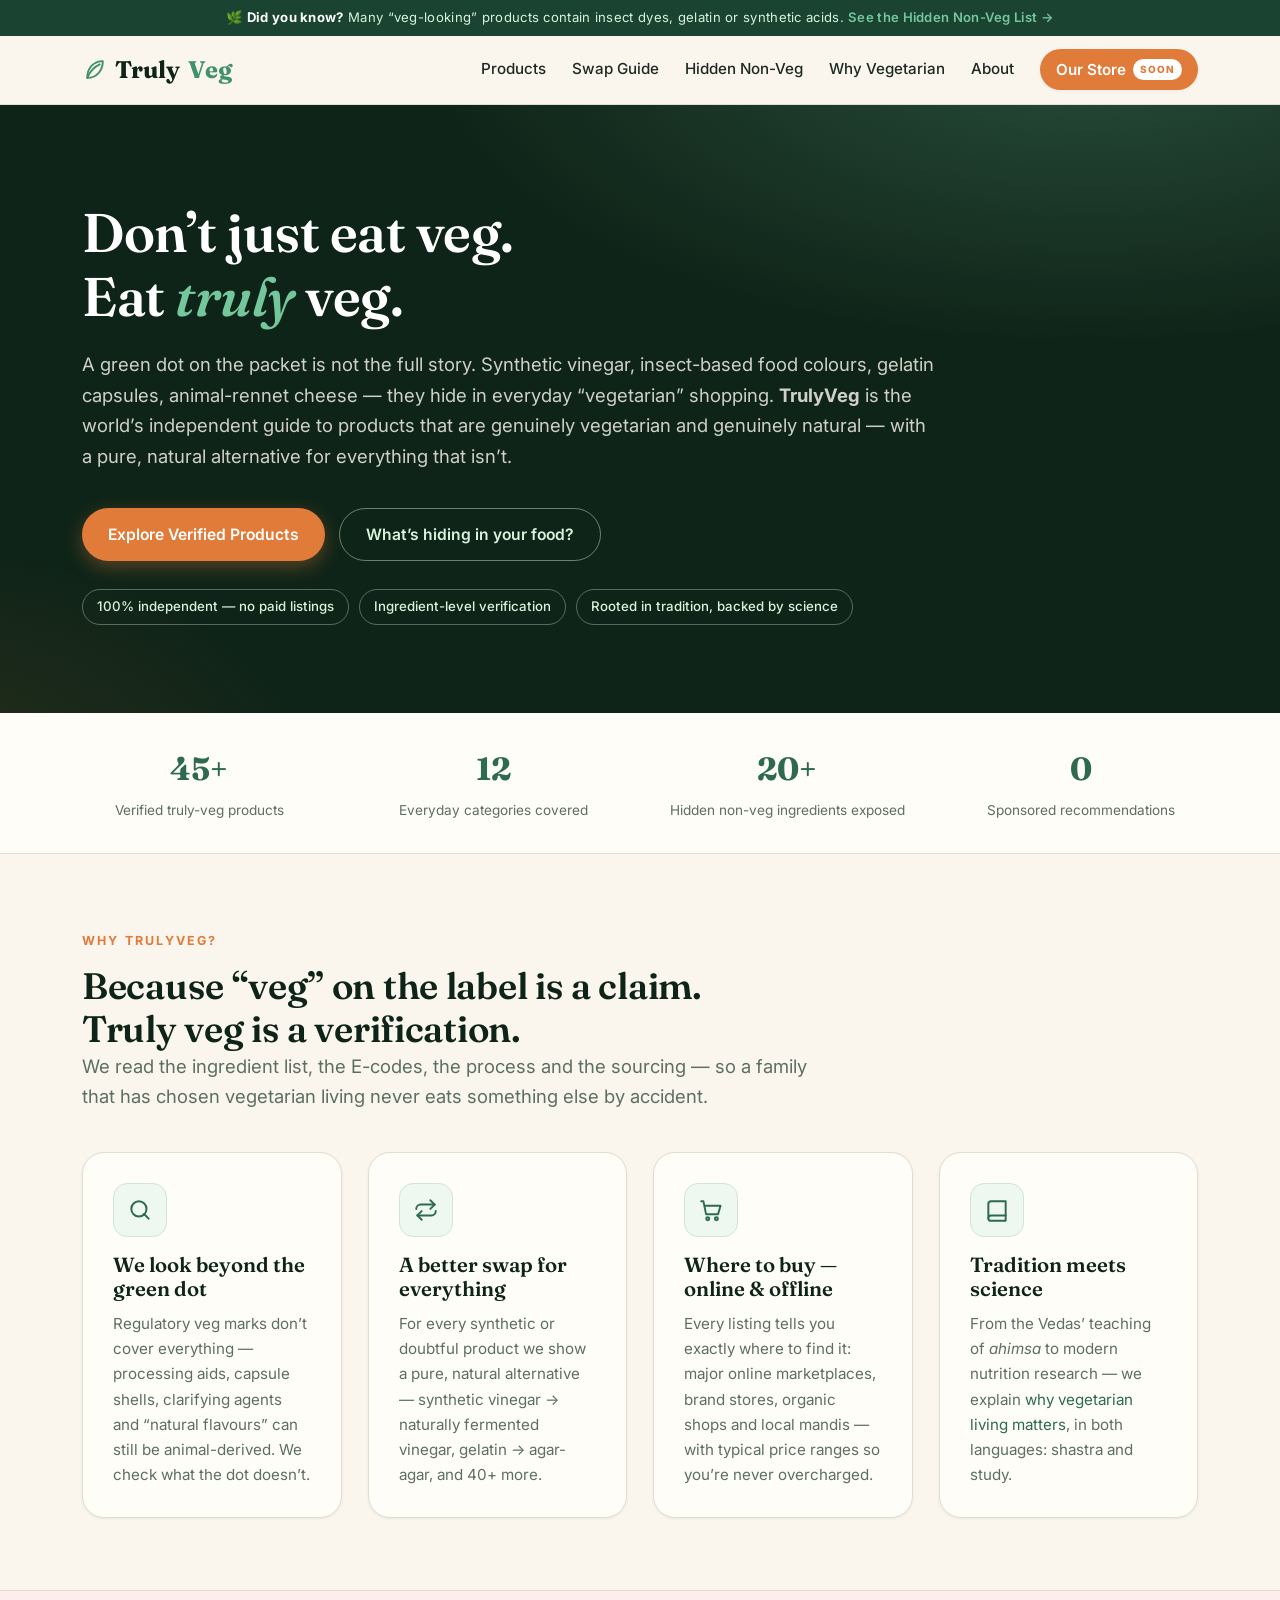
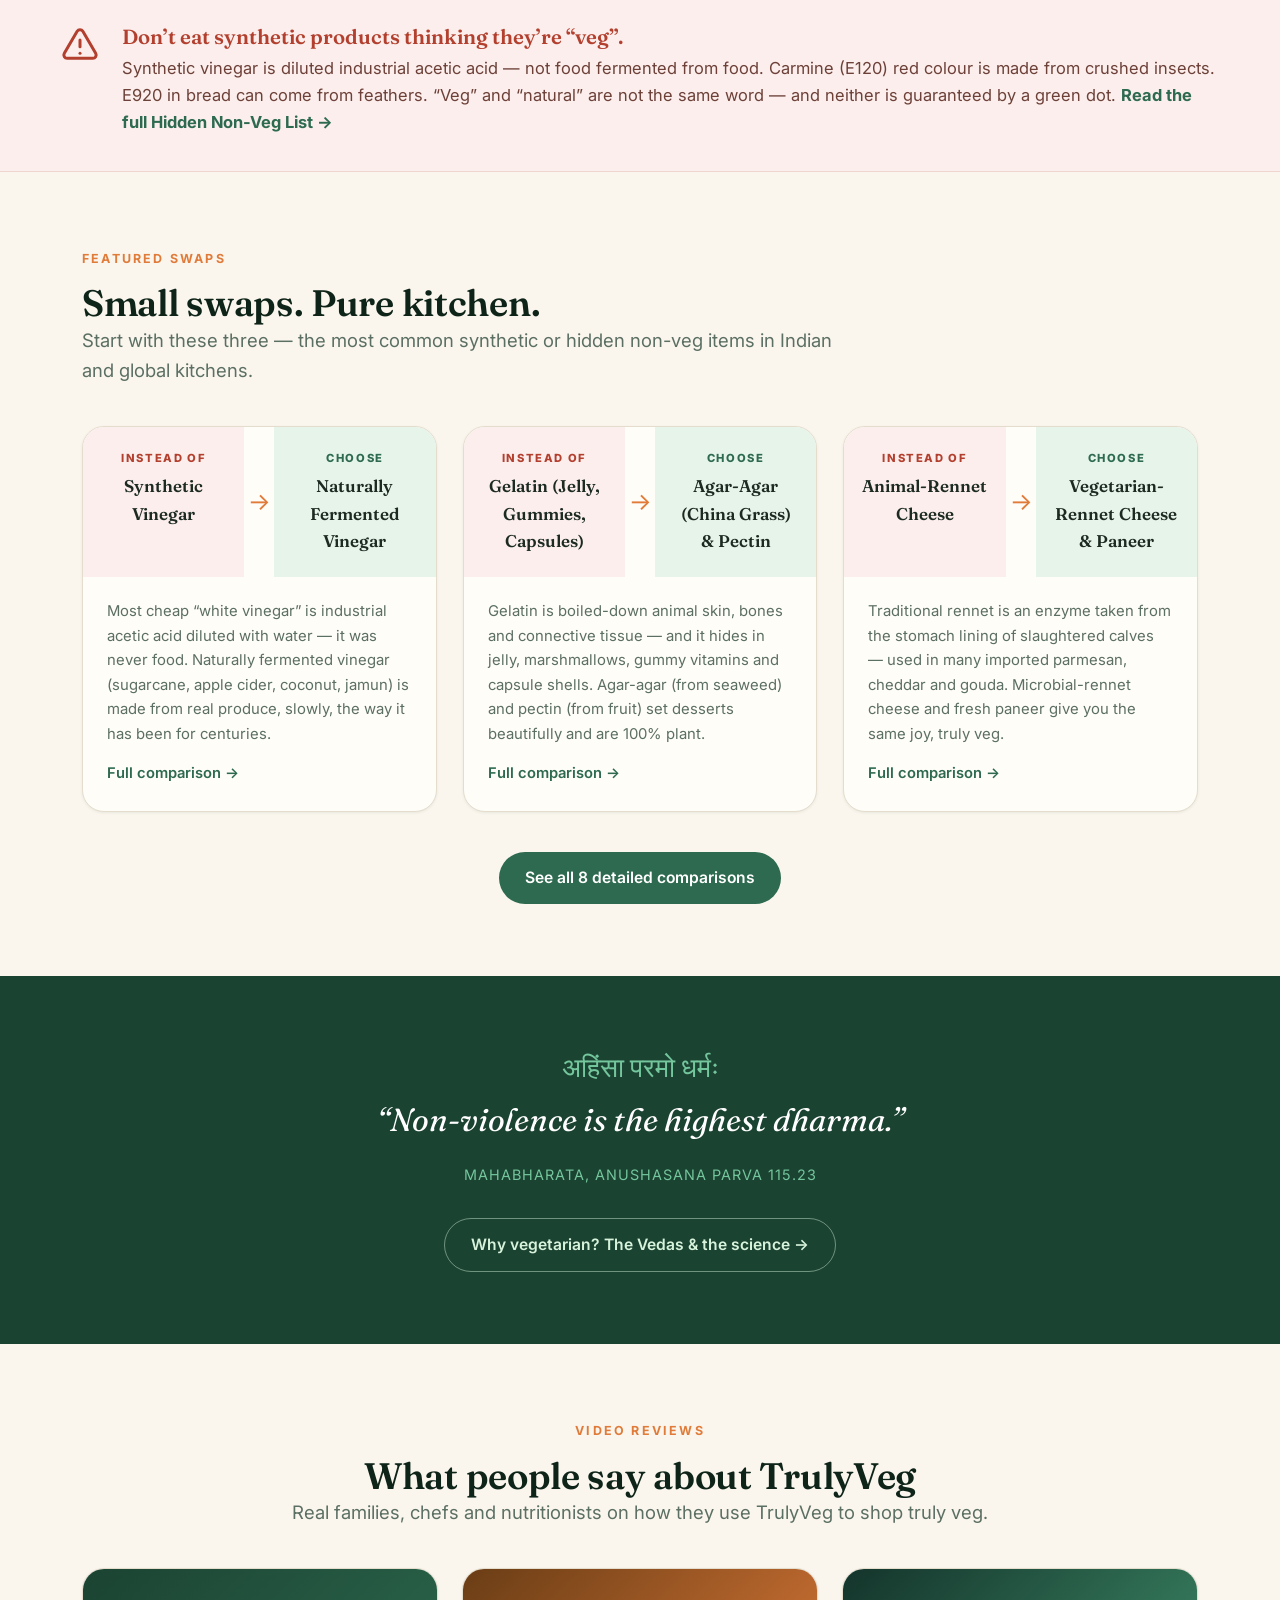
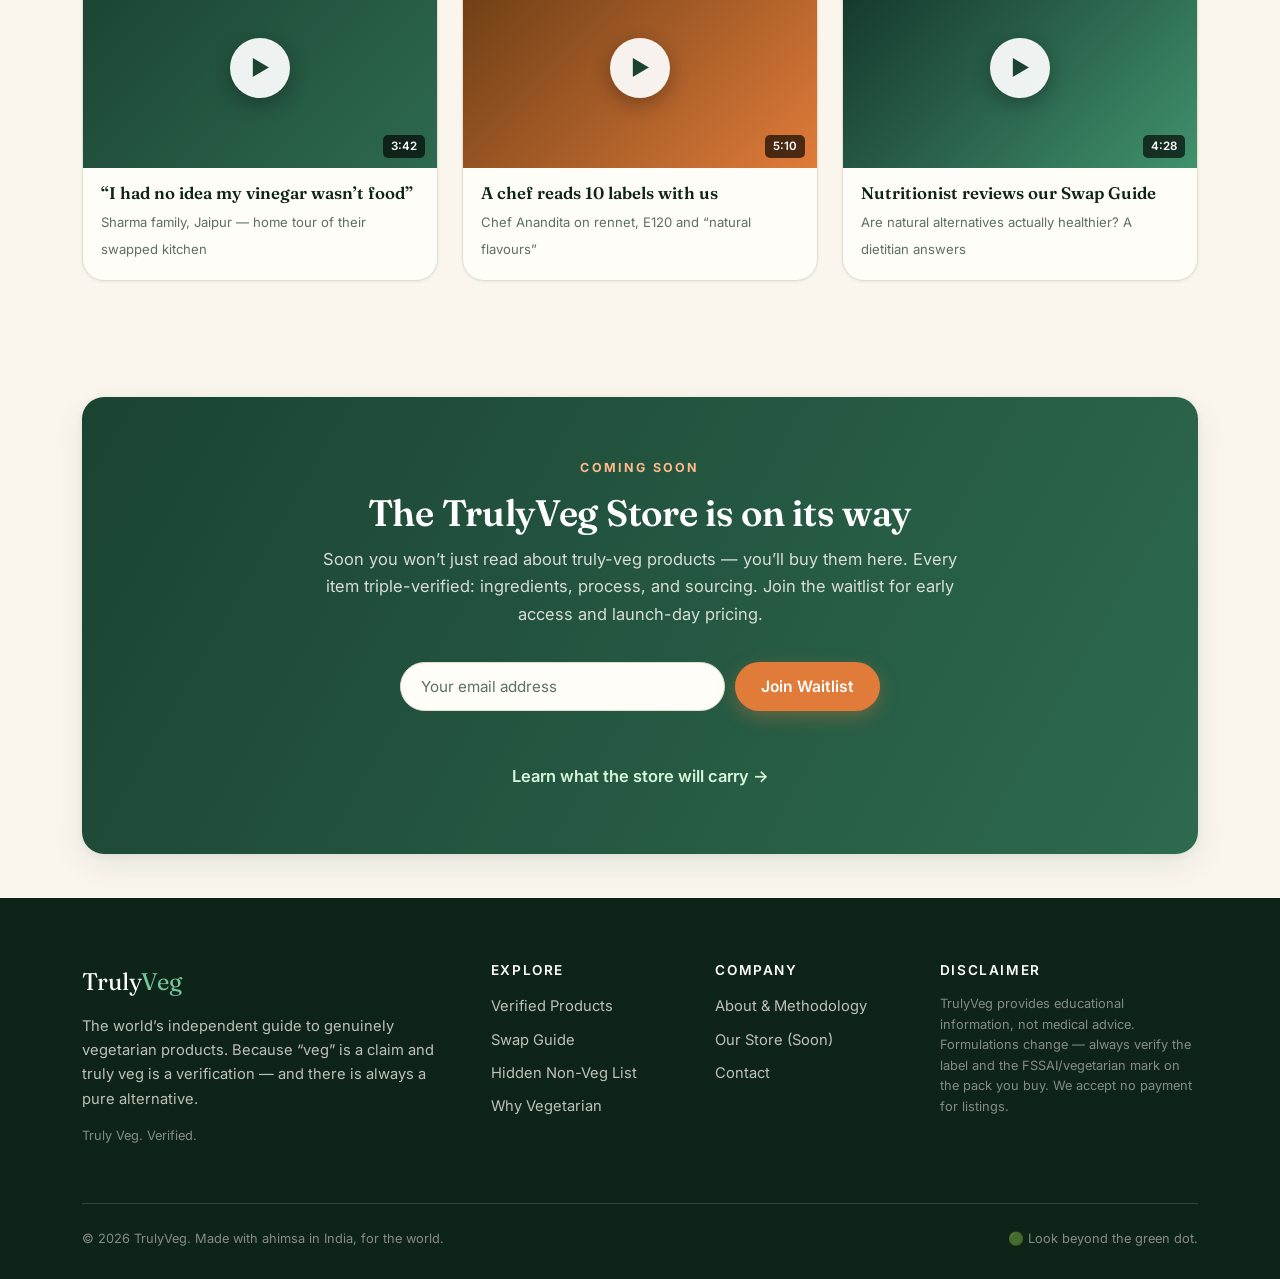
==== commit ebef8836: "Rebrand to TrulyVeg (trulyveg.com); replace emoji icon tiles with inline SVG line icons" ====
--- a/index.html
+++ b/index.html
@@ -3,9 +3,9 @@
 <head>
   <meta charset="UTF-8">
   <meta name="viewport" content="width=device-width, initial-scale=1.0">
-  <title>VegVikalp — Truly Veg. Verified. | The World's Guide to Genuinely Vegetarian Products</title>
-  <meta name="description" content="VegVikalp helps you find genuinely vegetarian products worldwide — and swap synthetic or hidden non-veg products for pure, natural alternatives. Look beyond the green dot.">
-  <meta property="og:title" content="VegVikalp — Truly Veg. Verified.">
+  <title>TrulyVeg — Truly Veg. Verified. | The World's Guide to Genuinely Vegetarian Products</title>
+  <meta name="description" content="TrulyVeg helps you find genuinely vegetarian products worldwide — and swap synthetic or hidden non-veg products for pure, natural alternatives. Look beyond the green dot.">
+  <meta property="og:title" content="TrulyVeg — Truly Veg. Verified.">
   <meta property="og:description" content="The world's guide to genuinely vegetarian products. Swap synthetic for natural, hidden non-veg for truly veg.">
   <meta property="og:type" content="website">
   <link rel="preconnect" href="https://fonts.googleapis.com">
@@ -15,7 +15,7 @@
   {
     "@context": "https://schema.org",
     "@type": "Organization",
-    "name": "VegVikalp",
+    "name": "TrulyVeg",
     "slogan": "Truly Veg. Verified.",
     "description": "A global guide to genuinely vegetarian products and natural alternatives to synthetic and hidden non-vegetarian ingredients."
   }
@@ -26,7 +26,7 @@
   <header class="site-header">
     <div class="topbar">🌿 <strong>Did you know?</strong> Many “veg-looking” products contain insect dyes, gelatin or synthetic acids. <a href="hidden-nonveg.html">See the Hidden Non-Veg List →</a></div>
     <div class="container nav-wrap">
-      <a class="brand" href="index.html"><span class="leaf">🌿</span>Veg<em>Vikalp</em></a>
+      <a class="brand" href="index.html"><svg viewBox="0 0 24 24" fill="none" stroke="currentColor" stroke-width="1.8" stroke-linecap="round" stroke-linejoin="round" aria-hidden="true"><path d="M5 20C5 11 11 4 20 4c0 9-6 16-15 16z"/><path d="M5 20C7.5 14 11.5 9.5 17 7"/></svg>Truly<em>Veg</em></a>
       <nav class="nav" id="nav">
         <a href="products.html">Products</a>
         <a href="compare.html">Swap Guide</a>
@@ -43,15 +43,15 @@
   <div class="hero">
     <div class="container">
       <h1>Don’t just eat veg.<br>Eat <span class="accent">truly</span> veg.</h1>
-      <p class="lead">A green dot on the packet is not the full story. Synthetic vinegar, insect-based food colours, gelatin capsules, animal-rennet cheese — they hide in everyday “vegetarian” shopping. <strong>VegVikalp</strong> is the world’s independent guide to products that are genuinely vegetarian and genuinely natural — with a better <em>vikalp</em> (alternative) for everything that isn’t.</p>
+      <p class="lead">A green dot on the packet is not the full story. Synthetic vinegar, insect-based food colours, gelatin capsules, animal-rennet cheese — they hide in everyday “vegetarian” shopping. <strong>TrulyVeg</strong> is the world’s independent guide to products that are genuinely vegetarian and genuinely natural — with a pure, natural alternative for everything that isn’t.</p>
       <div class="btn-row">
         <a class="btn btn-primary" href="products.html">Explore Verified Products</a>
         <a class="btn btn-ghost" href="hidden-nonveg.html">What’s hiding in your food?</a>
       </div>
       <div class="hero-badges">
-        <span class="hero-badge">✅ 100% independent — no paid listings</span>
-        <span class="hero-badge">🔬 Ingredient-level verification</span>
-        <span class="hero-badge">🛕 Rooted in tradition, backed by science</span>
+        <span class="hero-badge">100% independent — no paid listings</span>
+        <span class="hero-badge">Ingredient-level verification</span>
+        <span class="hero-badge">Rooted in tradition, backed by science</span>
       </div>
     </div>
   </div>
@@ -66,32 +66,32 @@
     </div>
   </div>
 
-  <!-- ============ WHY VEGVIKALP ============ -->
+  <!-- ============ WHY TRULYVEG ============ -->
   <section>
     <div class="container">
       <div class="section-head">
-        <span class="eyebrow">Why VegVikalp?</span>
+        <span class="eyebrow">Why TrulyVeg?</span>
         <h2>Because “veg” on the label is a claim.<br>Truly veg is a verification.</h2>
         <p class="lead">We read the ingredient list, the E-codes, the process and the sourcing — so a family that has chosen vegetarian living never eats something else by accident.</p>
       </div>
       <div class="card-grid cols-4">
         <div class="card reveal">
-          <div class="icon">🔍</div>
+          <div class="icon"><svg viewBox="0 0 24 24" fill="none" stroke="currentColor" stroke-width="1.8" stroke-linecap="round" stroke-linejoin="round" aria-hidden="true"><circle cx="11" cy="11" r="7"/><path d="m20 20-4.3-4.3"/></svg></div>
           <h3>We look beyond the green dot</h3>
           <p>Regulatory veg marks don’t cover everything — processing aids, capsule shells, clarifying agents and “natural flavours” can still be animal-derived. We check what the dot doesn’t.</p>
         </div>
         <div class="card reveal">
-          <div class="icon">🔄</div>
+          <div class="icon"><svg viewBox="0 0 24 24" fill="none" stroke="currentColor" stroke-width="1.8" stroke-linecap="round" stroke-linejoin="round" aria-hidden="true"><path d="m16 3 4 4-4 4"/><path d="M20 7H7a4 4 0 0 0-4 4"/><path d="m8 21-4-4 4-4"/><path d="M4 17h13a4 4 0 0 0 4-4"/></svg></div>
           <h3>A better swap for everything</h3>
           <p>For every synthetic or doubtful product we show a pure, natural alternative — synthetic vinegar → naturally fermented vinegar, gelatin → agar-agar, and 40+ more.</p>
         </div>
         <div class="card reveal">
-          <div class="icon">🛒</div>
+          <div class="icon"><svg viewBox="0 0 24 24" fill="none" stroke="currentColor" stroke-width="1.8" stroke-linecap="round" stroke-linejoin="round" aria-hidden="true"><circle cx="9" cy="20" r="1.4"/><circle cx="17" cy="20" r="1.4"/><path d="M3 4h2l2.5 12h11l2.3-8H6.1"/></svg></div>
           <h3>Where to buy — online &amp; offline</h3>
           <p>Every listing tells you exactly where to find it: major online marketplaces, brand stores, organic shops and local mandis — with typical price ranges so you’re never overcharged.</p>
         </div>
         <div class="card reveal">
-          <div class="icon">📜</div>
+          <div class="icon"><svg viewBox="0 0 24 24" fill="none" stroke="currentColor" stroke-width="1.8" stroke-linecap="round" stroke-linejoin="round" aria-hidden="true"><path d="M4 19.5A2.5 2.5 0 0 1 6.5 17H20V4H6.5A2.5 2.5 0 0 0 4 6.5v13z"/><path d="M4 19.5A2.5 2.5 0 0 0 6.5 22H20v-5"/></svg></div>
           <h3>Tradition meets science</h3>
           <p>From the Vedas’ teaching of <em>ahimsa</em> to modern nutrition research — we explain <a href="why-veg.html">why vegetarian living matters</a>, in both languages: shastra and study.</p>
         </div>
@@ -102,7 +102,7 @@
   <!-- ============ ALERT BAND ============ -->
   <div class="alert-band">
     <div class="container alert-inner">
-      <div class="icon">⚠️</div>
+      <div class="icon"><svg viewBox="0 0 24 24" fill="none" stroke="currentColor" stroke-width="1.8" stroke-linecap="round" stroke-linejoin="round" aria-hidden="true"><path d="M10.3 3.8 2.6 17a2 2 0 0 0 1.7 3h15.4a2 2 0 0 0 1.7-3L13.7 3.8a2 2 0 0 0-3.4 0z"/><path d="M12 9v4"/><path d="M12 17h.01"/></svg></div>
       <div>
         <h3>Don’t eat synthetic products thinking they’re “veg”.</h3>
         <p>Synthetic vinegar is diluted industrial acetic acid — not food fermented from food. Carmine (E120) red colour is made from crushed insects. E920 in bread can come from feathers. “Veg” and “natural” are not the same word — and neither is guaranteed by a green dot. <a href="hidden-nonveg.html"><strong>Read the full Hidden Non-Veg List →</strong></a></p>
@@ -178,8 +178,8 @@
     <div class="container">
       <div class="section-head center">
         <span class="eyebrow">Video Reviews</span>
-        <h2>What people say about VegVikalp</h2>
-        <p class="lead">Real families, chefs and nutritionists on how they use VegVikalp to shop truly veg.</p>
+        <h2>What people say about TrulyVeg</h2>
+        <p class="lead">Real families, chefs and nutritionists on how they use TrulyVeg to shop truly veg.</p>
       </div>
       <!-- To go live: add data-video-id="YOUTUBE_ID" to each .video-thumb -->
       <div class="video-grid">
@@ -204,7 +204,7 @@
     <div class="container">
       <div class="cta-panel reveal">
         <span class="eyebrow" style="color:#ffb98a;">Coming Soon</span>
-        <h2>The VegVikalp Store is on its way 🛍️</h2>
+        <h2>The TrulyVeg Store is on its way</h2>
         <p>Soon you won’t just read about truly-veg products — you’ll buy them here. Every item triple-verified: ingredients, process, and sourcing. Join the waitlist for early access and launch-day pricing.</p>
         <form class="waitlist-form waitlist-light" data-waitlist>
           <input type="email" placeholder="Your email address" aria-label="Email address">
@@ -221,8 +221,8 @@
     <div class="container">
       <div class="footer-grid">
         <div>
-          <div class="footer-brand">🌿 Veg<em>Vikalp</em></div>
-          <p>The world’s independent guide to genuinely vegetarian products. <em>Vikalp</em> (विकल्प) means “alternative” — and there is always a pure one.</p>
+          <div class="footer-brand">Truly<em>Veg</em></div>
+          <p>The world’s independent guide to genuinely vegetarian products. Because “veg” is a claim and truly veg is a verification — and there is always a pure alternative.</p>
           <p class="disclaimer">Truly Veg. Verified.</p>
         </div>
         <div>
@@ -240,11 +240,11 @@
         </div>
         <div>
           <h4>Disclaimer</h4>
-          <p class="disclaimer">VegVikalp provides educational information, not medical advice. Formulations change — always verify the label and the FSSAI/vegetarian mark on the pack you buy. We accept no payment for listings.</p>
+          <p class="disclaimer">TrulyVeg provides educational information, not medical advice. Formulations change — always verify the label and the FSSAI/vegetarian mark on the pack you buy. We accept no payment for listings.</p>
         </div>
       </div>
       <div class="footer-bottom">
-        <span>© 2026 VegVikalp. Made with ahimsa in India, for the world.</span>
+        <span>© 2026 TrulyVeg. Made with ahimsa in India, for the world.</span>
         <span>🟢 Look beyond the green dot.</span>
       </div>
     </div>
--- a/css/style.css
+++ b/css/style.css
@@ -1,5 +1,5 @@
 /* ============================================================
-   VegVikalp — Design System
+   TrulyVeg — Design System
    "Truly Veg. Verified." — premium organic brand language
    ============================================================ */
 
@@ -90,7 +90,7 @@
   color: var(--green-950); display: flex; align-items: center; gap: 8px; text-decoration: none;
 }
 .brand:hover { text-decoration: none; }
-.brand .leaf { font-size: 1.3rem; }
+.brand svg { width: 25px; height: 25px; color: var(--green-500); flex-shrink: 0; }
 .brand em { font-style: normal; color: var(--green-500); }
 .nav { display: flex; align-items: center; gap: 26px; }
 .nav a { color: var(--ink); font-weight: 500; font-size: 0.95rem; text-decoration: none; padding: 4px 0; border-bottom: 2px solid transparent; }
@@ -155,7 +155,8 @@
   padding: 30px; box-shadow: var(--shadow-soft); transition: box-shadow 0.2s, transform 0.2s;
 }
 .card:hover { box-shadow: var(--shadow); transform: translateY(-3px); }
-.card .icon { font-size: 2rem; margin-bottom: 14px; }
+.card .icon { width: 54px; height: 54px; background: var(--green-050); border: 1px solid #cfe6d6; border-radius: 14px; display: flex; align-items: center; justify-content: center; margin-bottom: 16px; color: var(--green-700); }
+.card .icon svg { width: 26px; height: 26px; }
 .card h3 { margin-bottom: 10px; }
 .card p { color: var(--muted); font-size: 0.95rem; margin-bottom: 0; }
 .card-grid.cols-4 { grid-template-columns: repeat(auto-fit, minmax(240px, 1fr)); }
@@ -188,7 +189,8 @@
 /* ---------- Alert bands ---------- */
 .alert-band { background: var(--danger-bg); border-block: 1px solid #efd5d0; }
 .alert-inner { display: flex; gap: 22px; align-items: flex-start; padding: 34px 0; }
-.alert-inner .icon { font-size: 2.2rem; line-height: 1; }
+.alert-inner .icon { color: var(--danger); }
+.alert-inner .icon svg { width: 40px; height: 40px; }
 .alert-inner h3 { color: var(--danger); margin-bottom: 6px; }
 .alert-inner p { margin-bottom: 0; color: #6d4038; }
 
@@ -289,9 +291,10 @@
 
 /* ---------- Benefit list ---------- */
 .benefit { display: flex; gap: 18px; margin-bottom: 26px; }
-.benefit .icon { font-size: 1.7rem; flex-shrink: 0; width: 52px; height: 52px; background: var(--green-050); border: 1px solid #cfe6d6; border-radius: 14px; display: flex; align-items: center; justify-content: center; }
+.benefit .icon { color: var(--green-700); flex-shrink: 0; width: 52px; height: 52px; background: var(--green-050); border: 1px solid #cfe6d6; border-radius: 14px; display: flex; align-items: center; justify-content: center; }
 .benefit h4 { margin-bottom: 4px; }
 .benefit p { margin: 0; font-size: 0.94rem; color: var(--muted); }
+.benefit .icon svg { width: 24px; height: 24px; }
 
 /* ---------- Store coming soon ---------- */
 .store-hero { background: radial-gradient(900px 480px at 70% -20%, rgba(224, 123, 57, 0.28), transparent 60%), var(--green-950); color: var(--cream); text-align: center; padding: 110px 0 96px; }
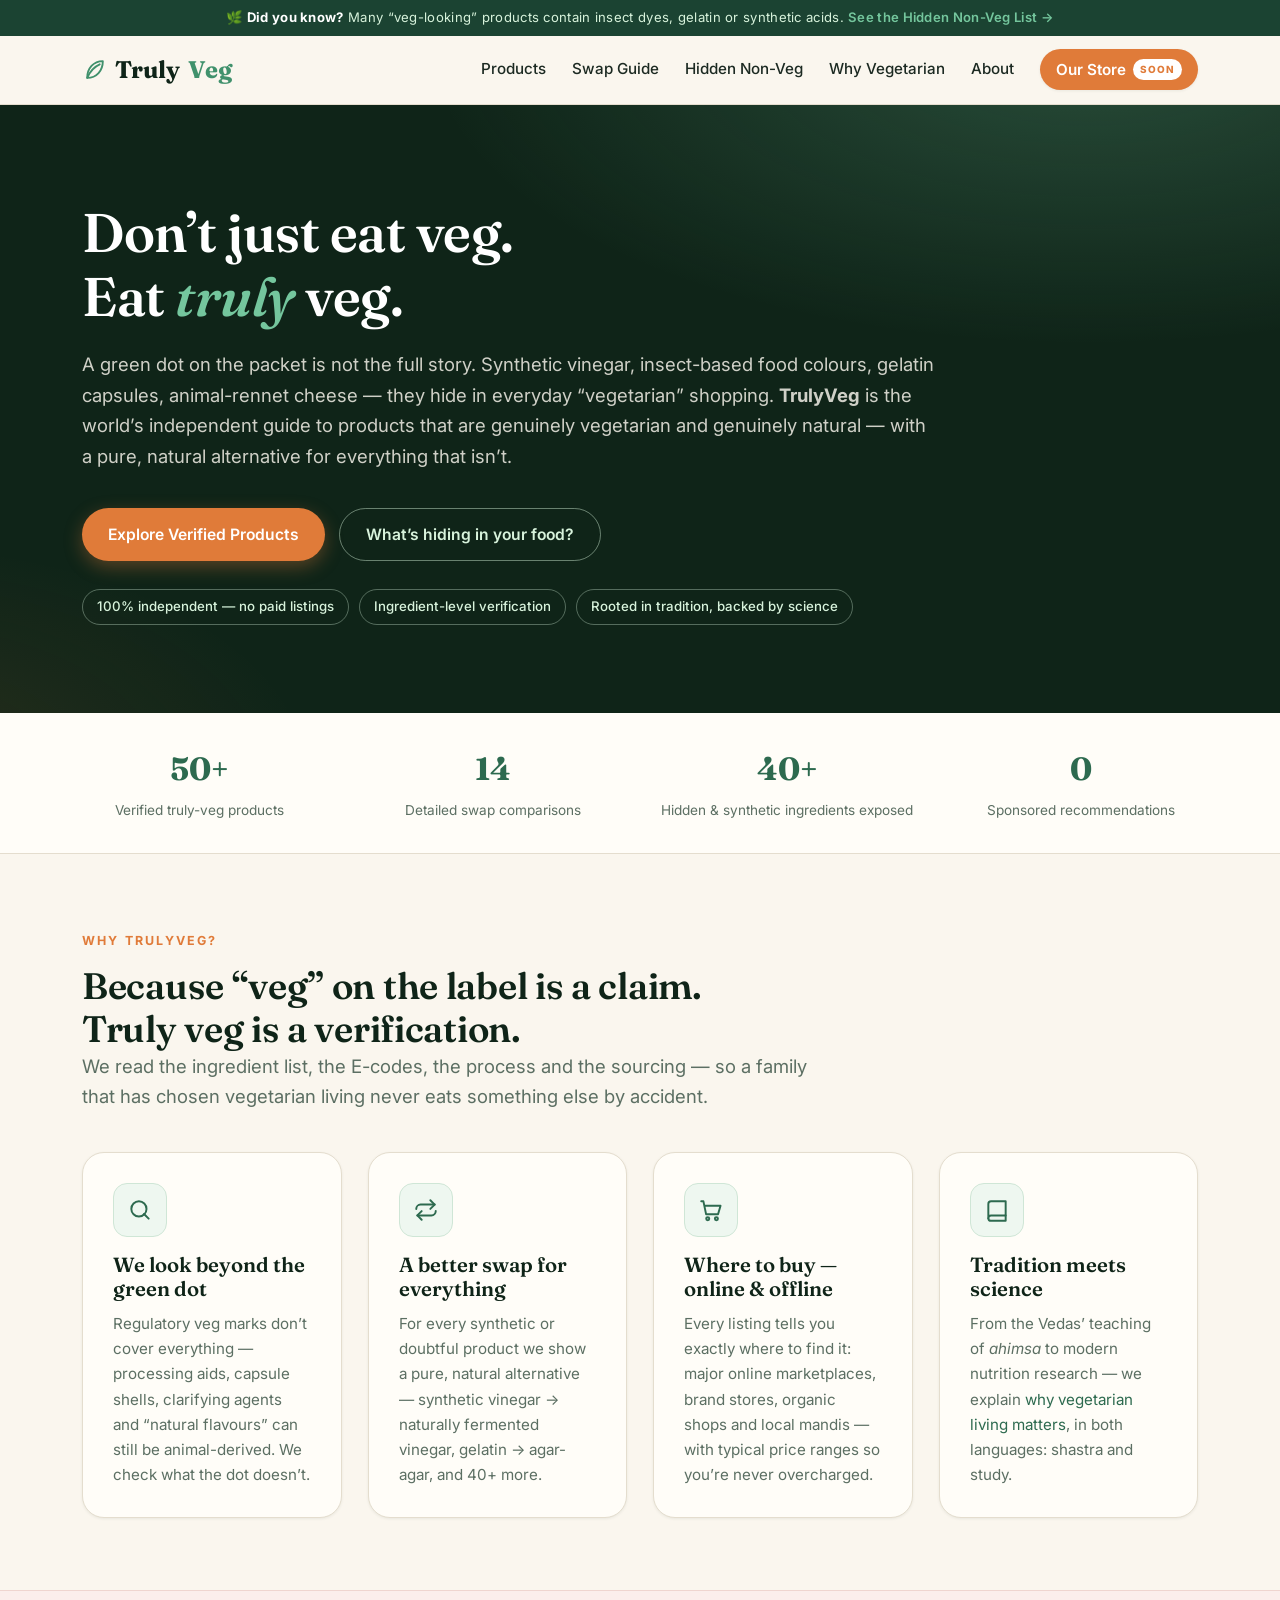
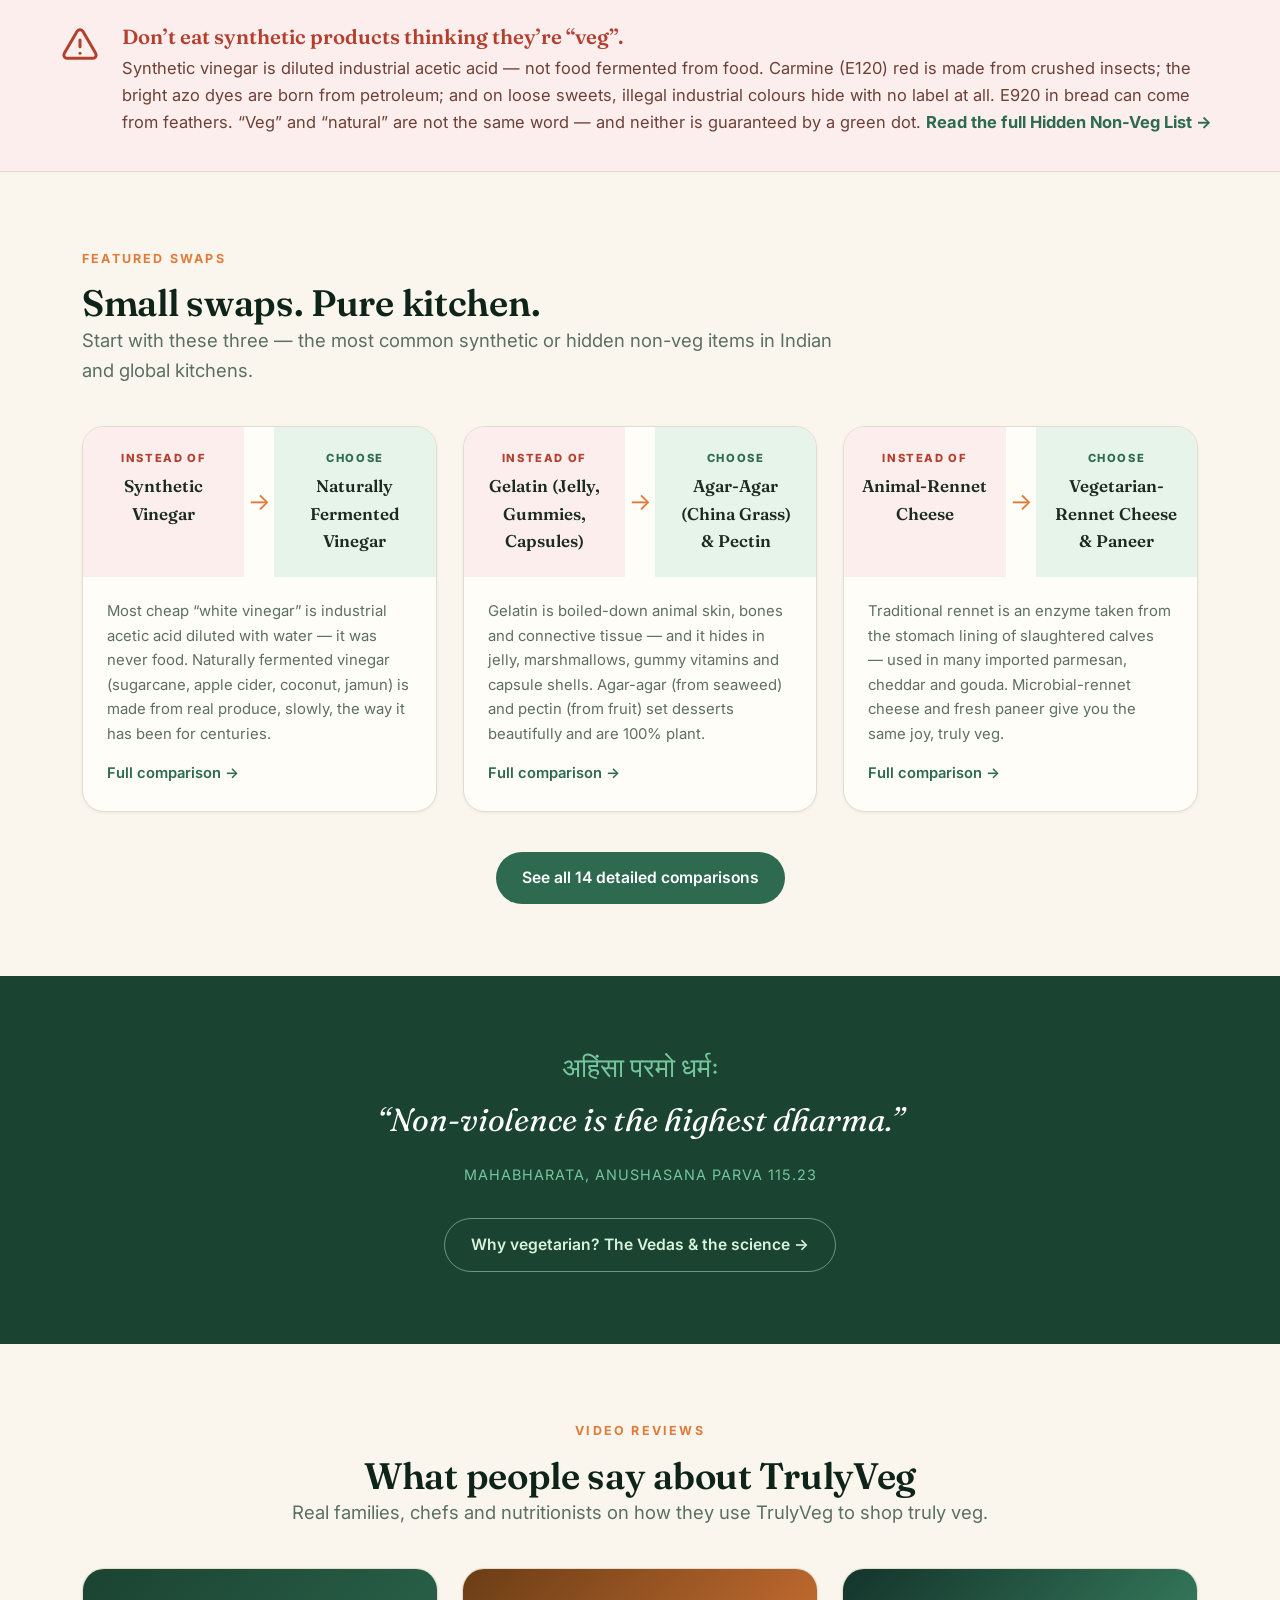
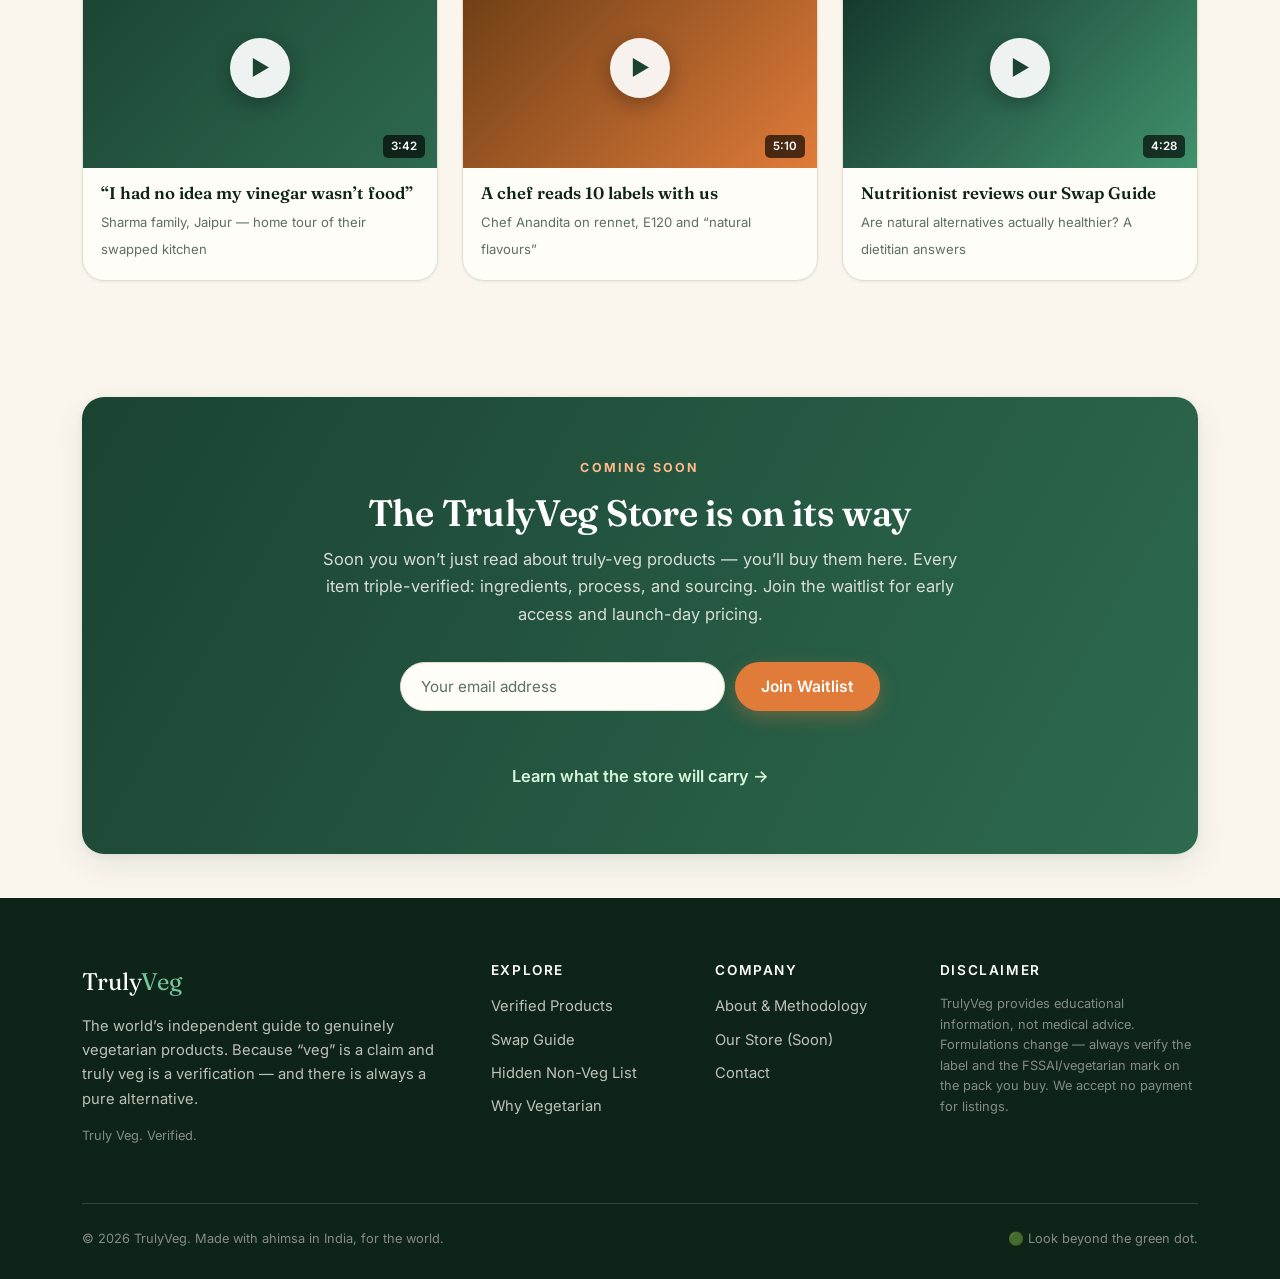
==== commit b7f12473: "Expand content: synthetic & illegal colours, 6 new swaps, 5 new products, world scriptures - hidden-" ====
--- a/index.html
+++ b/index.html
@@ -59,9 +59,9 @@
   <!-- ============ STATS ============ -->
   <div class="stat-strip">
     <div class="container stat-grid">
-      <div class="stat"><b>45+</b><span>Verified truly-veg products</span></div>
-      <div class="stat"><b>12</b><span>Everyday categories covered</span></div>
-      <div class="stat"><b>20+</b><span>Hidden non-veg ingredients exposed</span></div>
+      <div class="stat"><b>50+</b><span>Verified truly-veg products</span></div>
+      <div class="stat"><b>14</b><span>Detailed swap comparisons</span></div>
+      <div class="stat"><b>40+</b><span>Hidden &amp; synthetic ingredients exposed</span></div>
       <div class="stat"><b>0</b><span>Sponsored recommendations</span></div>
     </div>
   </div>
@@ -105,7 +105,7 @@
       <div class="icon"><svg viewBox="0 0 24 24" fill="none" stroke="currentColor" stroke-width="1.8" stroke-linecap="round" stroke-linejoin="round" aria-hidden="true"><path d="M10.3 3.8 2.6 17a2 2 0 0 0 1.7 3h15.4a2 2 0 0 0 1.7-3L13.7 3.8a2 2 0 0 0-3.4 0z"/><path d="M12 9v4"/><path d="M12 17h.01"/></svg></div>
       <div>
         <h3>Don’t eat synthetic products thinking they’re “veg”.</h3>
-        <p>Synthetic vinegar is diluted industrial acetic acid — not food fermented from food. Carmine (E120) red colour is made from crushed insects. E920 in bread can come from feathers. “Veg” and “natural” are not the same word — and neither is guaranteed by a green dot. <a href="hidden-nonveg.html"><strong>Read the full Hidden Non-Veg List →</strong></a></p>
+        <p>Synthetic vinegar is diluted industrial acetic acid — not food fermented from food. Carmine (E120) red is made from crushed insects; the bright azo dyes are born from petroleum; and on loose sweets, illegal industrial colours hide with no label at all. E920 in bread can come from feathers. “Veg” and “natural” are not the same word — and neither is guaranteed by a green dot. <a href="hidden-nonveg.html"><strong>Read the full Hidden Non-Veg List →</strong></a></p>
       </div>
     </div>
   </div>
@@ -154,7 +154,7 @@
         </div>
       </div>
       <div class="btn-row" style="justify-content:center; margin-top:40px;">
-        <a class="btn btn-green" href="compare.html">See all 8 detailed comparisons</a>
+        <a class="btn btn-green" href="compare.html">See all 14 detailed comparisons</a>
       </div>
     </div>
   </section>
